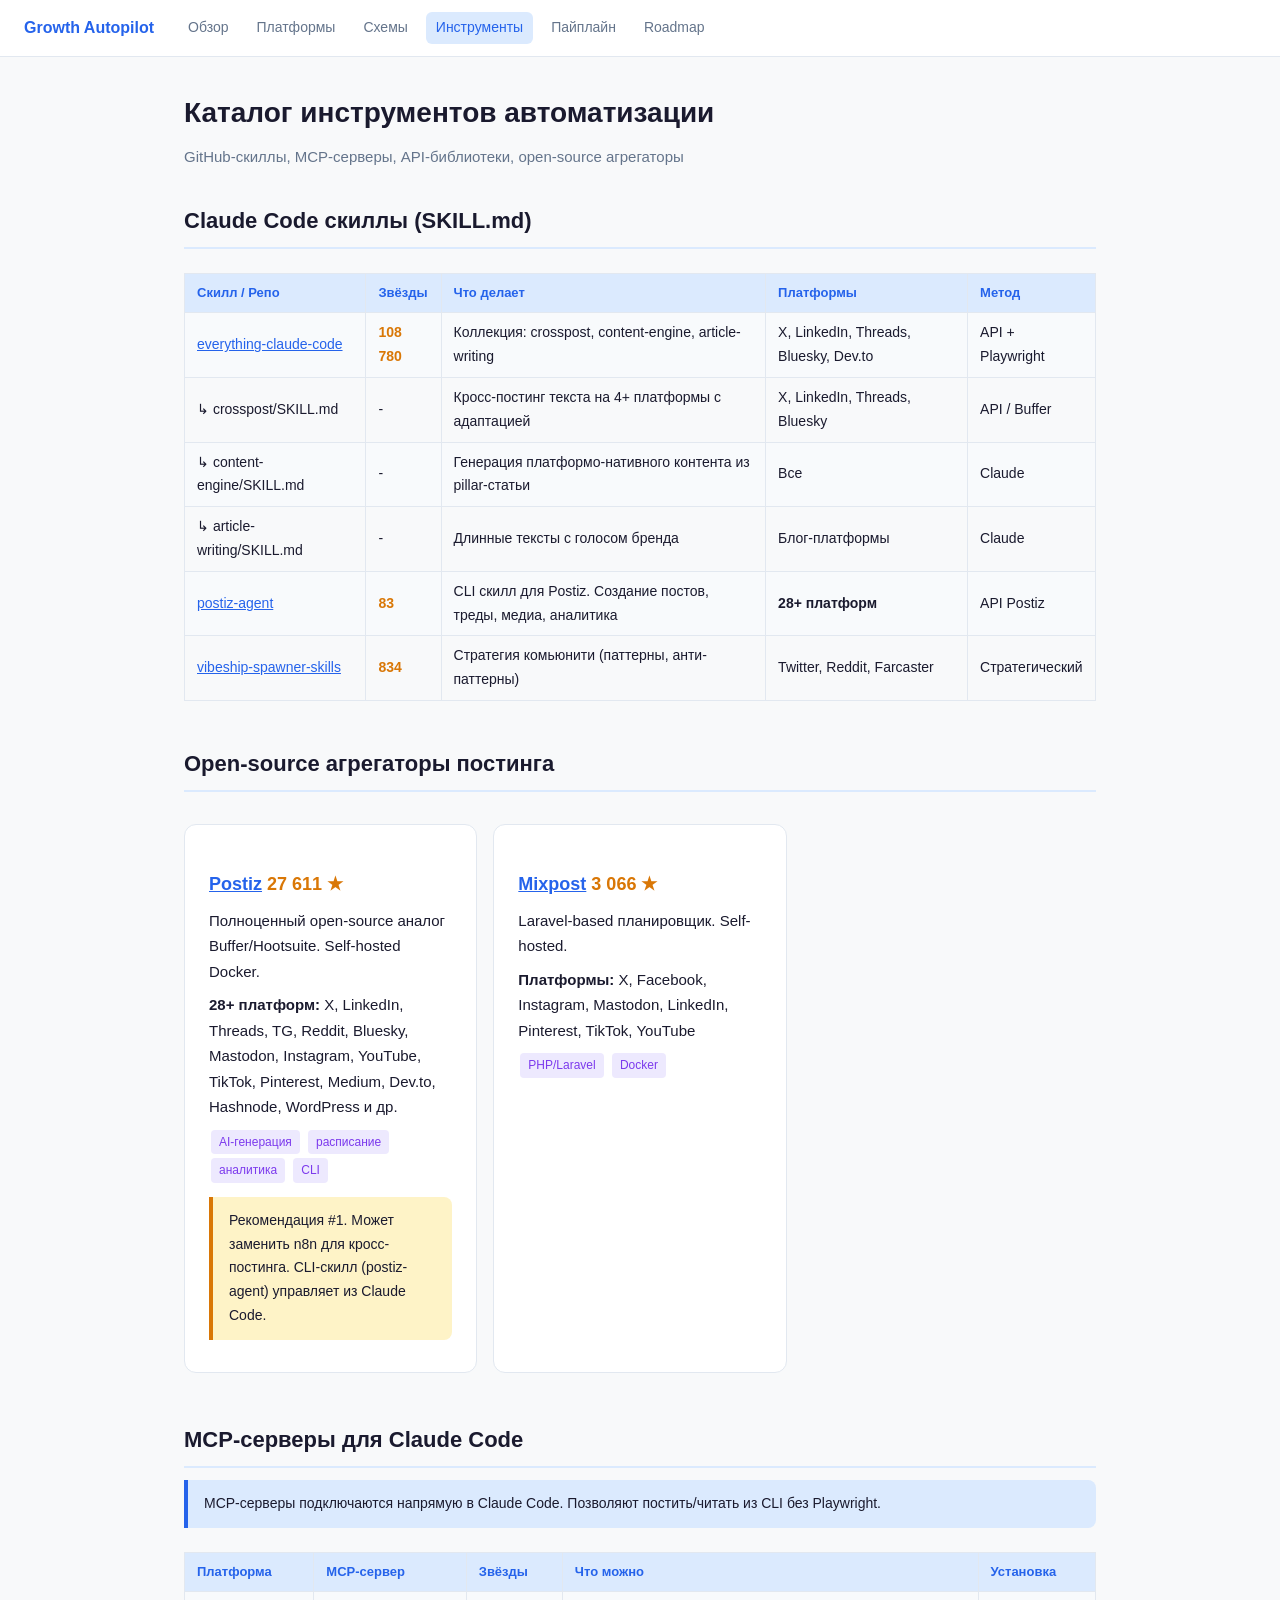
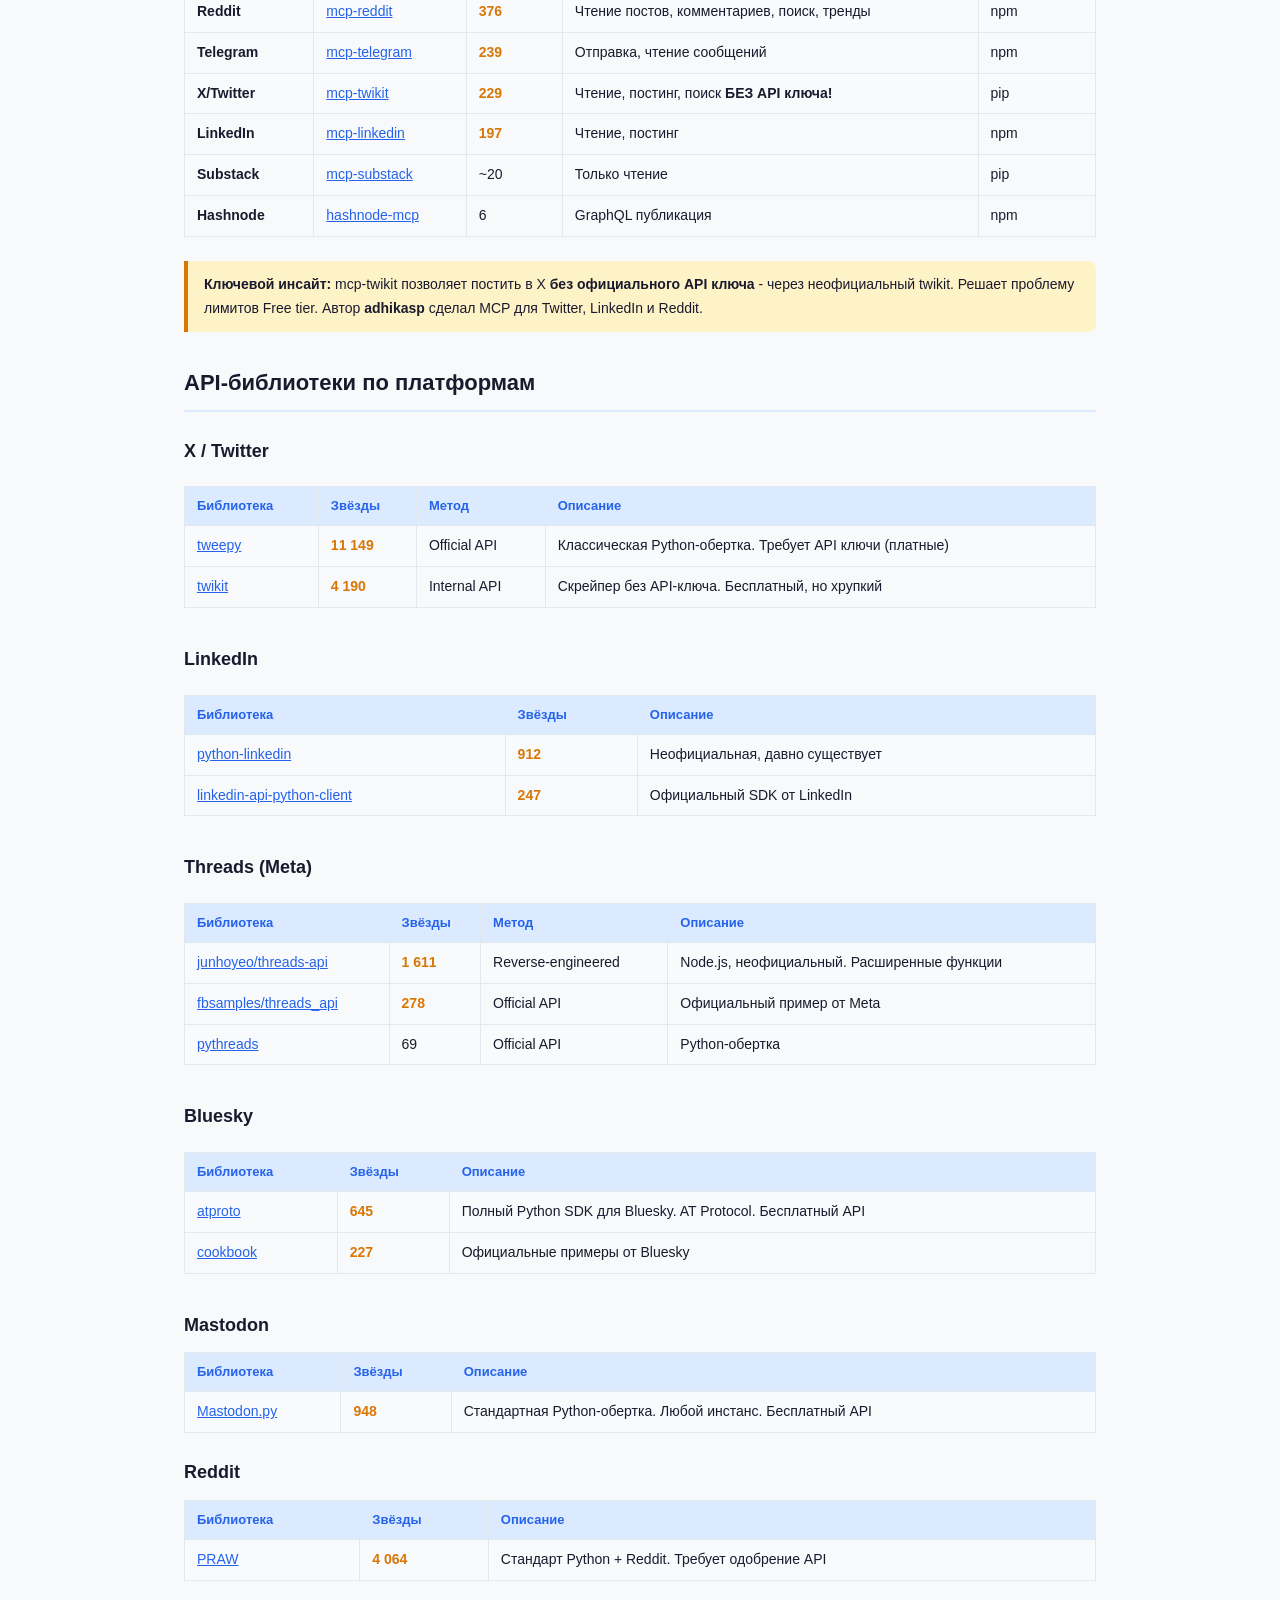
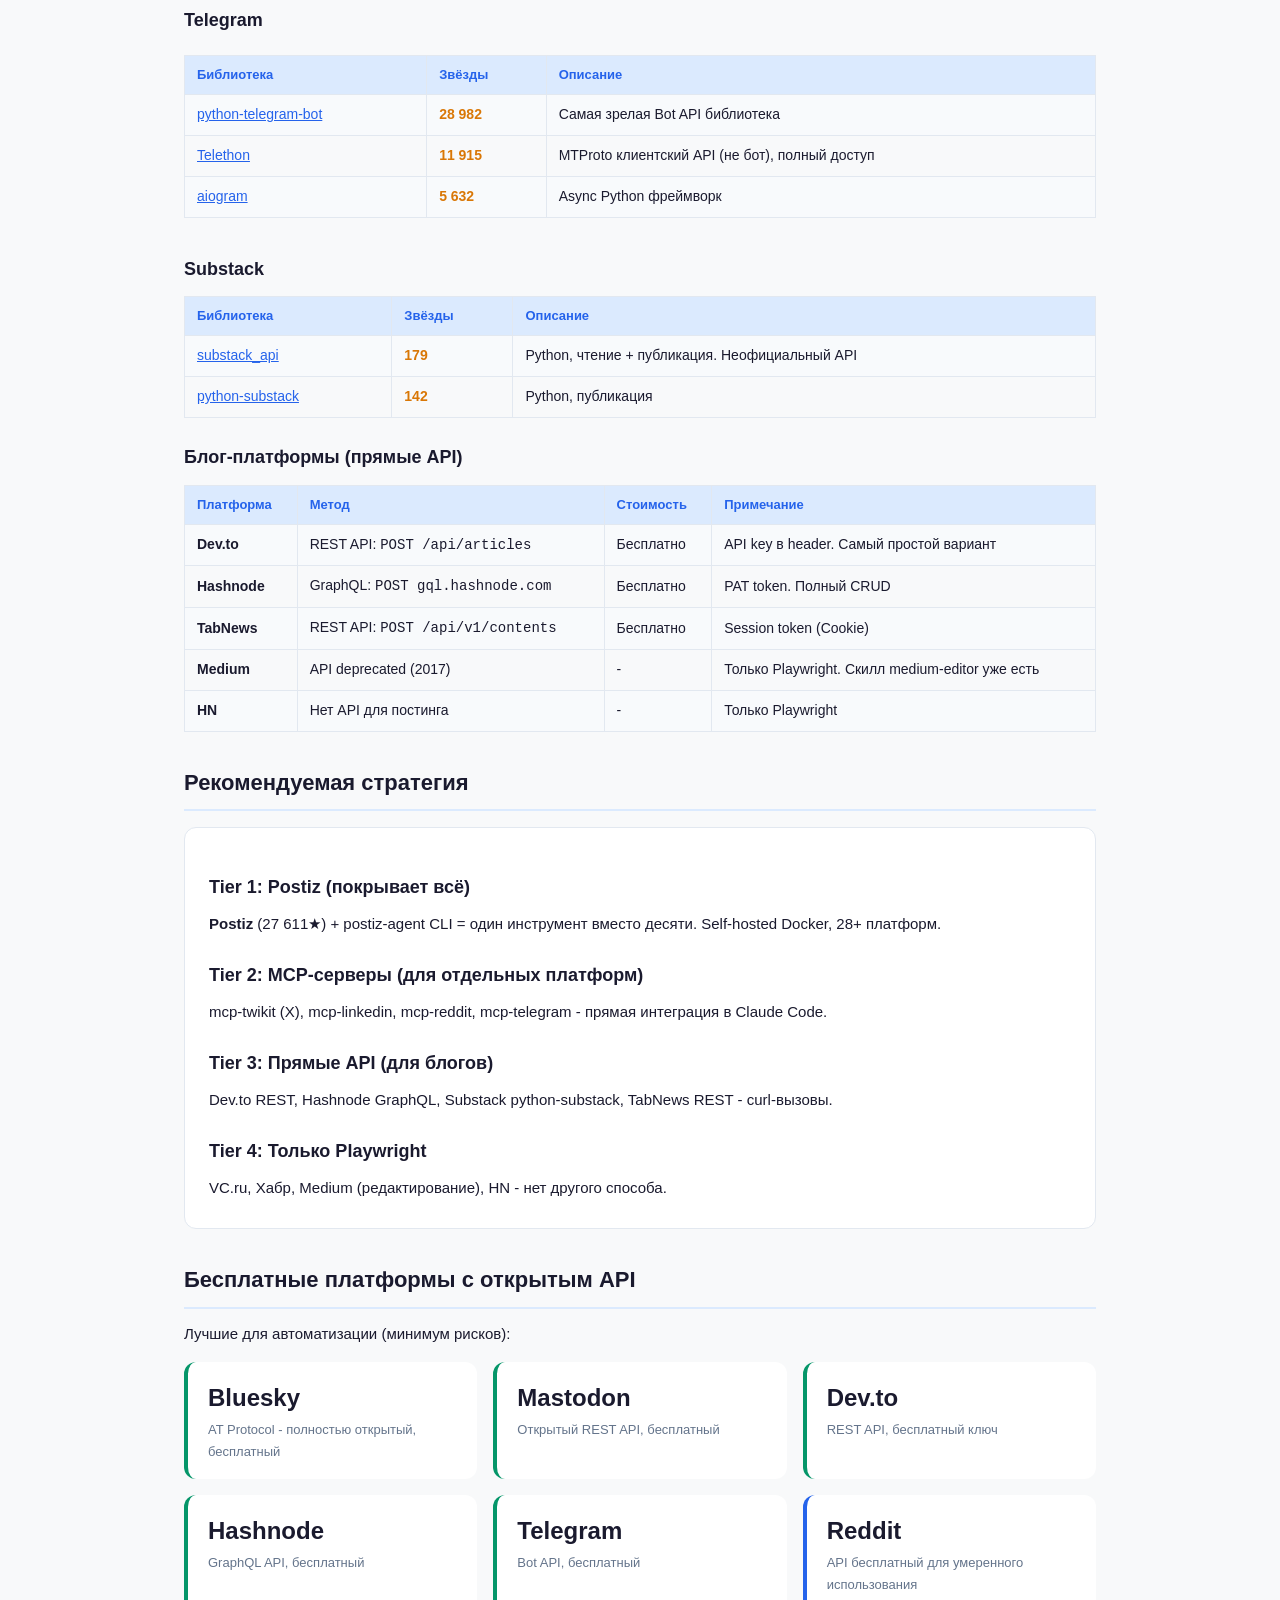
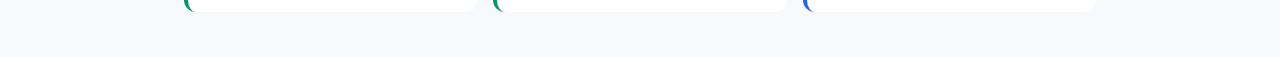
==== tools.html @ 3bcd2ceb "feat: многостраничный HTML-отчёт с конкретными схемами автоматизации - 6 страниц: обзор, платформы, " ====
<!DOCTYPE html><html lang="ru"><head><meta charset="UTF-8"><meta name="viewport" content="width=device-width, initial-scale=1.0"><title>Growth Autopilot - Инструменты</title><link rel="stylesheet" href="style.css"></head><body>
<nav>
  <span class="logo">Growth Autopilot</span>
  <a href="index.html">Обзор</a>
  <a href="platforms.html">Платформы</a>
  <a href="schemes.html">Схемы</a>
  <a href="tools.html" class="active">Инструменты</a>
  <a href="pipeline.html">Пайплайн</a>
  <a href="roadmap.html">Roadmap</a>
</nav>
<div class="container">

<h1>Каталог инструментов автоматизации</h1>
<p class="subtitle">GitHub-скиллы, MCP-серверы, API-библиотеки, open-source агрегаторы</p>

<!-- Claude Code Skills -->
<h2>Claude Code скиллы (SKILL.md)</h2>

<div class="overflow-x">
<table>
<tr><th>Скилл / Репо</th><th>Звёзды</th><th>Что делает</th><th>Платформы</th><th>Метод</th></tr>
<tr>
  <td><a href="https://github.com/affaan-m/everything-claude-code" target="_blank">everything-claude-code</a></td>
  <td><span class="stars">108 780</span></td>
  <td>Коллекция: crosspost, content-engine, article-writing</td>
  <td>X, LinkedIn, Threads, Bluesky, Dev.to</td>
  <td>API + Playwright</td>
</tr>
<tr>
  <td>↳ crosspost/SKILL.md</td>
  <td>-</td>
  <td>Кросс-постинг текста на 4+ платформы с адаптацией</td>
  <td>X, LinkedIn, Threads, Bluesky</td>
  <td>API / Buffer</td>
</tr>
<tr>
  <td>↳ content-engine/SKILL.md</td>
  <td>-</td>
  <td>Генерация платформо-нативного контента из pillar-статьи</td>
  <td>Все</td>
  <td>Claude</td>
</tr>
<tr>
  <td>↳ article-writing/SKILL.md</td>
  <td>-</td>
  <td>Длинные тексты с голосом бренда</td>
  <td>Блог-платформы</td>
  <td>Claude</td>
</tr>
<tr>
  <td><a href="https://github.com/gitroomhq/postiz-agent" target="_blank">postiz-agent</a></td>
  <td><span class="stars">83</span></td>
  <td>CLI скилл для Postiz. Создание постов, треды, медиа, аналитика</td>
  <td><strong>28+ платформ</strong></td>
  <td>API Postiz</td>
</tr>
<tr>
  <td><a href="https://github.com/vibeforge1111/vibeship-spawner-skills" target="_blank">vibeship-spawner-skills</a></td>
  <td><span class="stars">834</span></td>
  <td>Стратегия комьюнити (паттерны, анти-паттерны)</td>
  <td>Twitter, Reddit, Farcaster</td>
  <td>Стратегический</td>
</tr>
</table>
</div>

<!-- Open-Source Aggregators -->
<h2>Open-source агрегаторы постинга</h2>

<div class="card-grid">
  <div class="card">
    <h3><a href="https://github.com/gitroomhq/postiz-app" target="_blank">Postiz</a> <span class="stars">27 611 ★</span></h3>
    <p>Полноценный open-source аналог Buffer/Hootsuite. Self-hosted Docker.</p>
    <p><strong>28+ платформ:</strong> X, LinkedIn, Threads, TG, Reddit, Bluesky, Mastodon, Instagram, YouTube, TikTok, Pinterest, Medium, Dev.to, Hashnode, WordPress и др.</p>
    <p><span class="tag">AI-генерация</span> <span class="tag">расписание</span> <span class="tag">аналитика</span> <span class="tag">CLI</span></p>
    <div class="warn" style="margin-top:12px">Рекомендация #1. Может заменить n8n для кросс-постинга. CLI-скилл (postiz-agent) управляет из Claude Code.</div>
  </div>
  <div class="card">
    <h3><a href="https://github.com/inovector/mixpost" target="_blank">Mixpost</a> <span class="stars">3 066 ★</span></h3>
    <p>Laravel-based планировщик. Self-hosted.</p>
    <p><strong>Платформы:</strong> X, Facebook, Instagram, Mastodon, LinkedIn, Pinterest, TikTok, YouTube</p>
    <p><span class="tag">PHP/Laravel</span> <span class="tag">Docker</span></p>
  </div>
</div>

<!-- MCP Servers -->
<h2>MCP-серверы для Claude Code</h2>

<div class="info">MCP-серверы подключаются напрямую в Claude Code. Позволяют постить/читать из CLI без Playwright.</div>

<div class="overflow-x">
<table>
<tr><th>Платформа</th><th>MCP-сервер</th><th>Звёзды</th><th>Что можно</th><th>Установка</th></tr>
<tr><td><strong>Reddit</strong></td><td><a href="https://github.com/adhikasp/mcp-reddit" target="_blank">mcp-reddit</a></td><td><span class="stars">376</span></td><td>Чтение постов, комментариев, поиск, тренды</td><td>npm</td></tr>
<tr><td><strong>Telegram</strong></td><td><a href="https://github.com/dryeab/mcp-telegram" target="_blank">mcp-telegram</a></td><td><span class="stars">239</span></td><td>Отправка, чтение сообщений</td><td>npm</td></tr>
<tr><td><strong>X/Twitter</strong></td><td><a href="https://github.com/adhikasp/mcp-twikit" target="_blank">mcp-twikit</a></td><td><span class="stars">229</span></td><td>Чтение, постинг, поиск <strong>БЕЗ API ключа!</strong></td><td>pip</td></tr>
<tr><td><strong>LinkedIn</strong></td><td><a href="https://github.com/adhikasp/mcp-linkedin" target="_blank">mcp-linkedin</a></td><td><span class="stars">197</span></td><td>Чтение, постинг</td><td>npm</td></tr>
<tr><td><strong>Substack</strong></td><td><a href="https://github.com/michalnaka/mcp-substack" target="_blank">mcp-substack</a></td><td>~20</td><td>Только чтение</td><td>pip</td></tr>
<tr><td><strong>Hashnode</strong></td><td><a href="https://github.com/sbmagar13/hashnode-mcp-server" target="_blank">hashnode-mcp</a></td><td>6</td><td>GraphQL публикация</td><td>npm</td></tr>
</table>
</div>

<div class="warn">
<strong>Ключевой инсайт:</strong> mcp-twikit позволяет постить в X <strong>без официального API ключа</strong> - через неофициальный twikit. Решает проблему лимитов Free tier.
Автор <strong>adhikasp</strong> сделал MCP для Twitter, LinkedIn и Reddit.
</div>

<!-- API Libraries -->
<h2>API-библиотеки по платформам</h2>

<h3>X / Twitter</h3>
<div class="overflow-x">
<table>
<tr><th>Библиотека</th><th>Звёзды</th><th>Метод</th><th>Описание</th></tr>
<tr><td><a href="https://github.com/tweepy/tweepy" target="_blank">tweepy</a></td><td><span class="stars">11 149</span></td><td>Official API</td><td>Классическая Python-обертка. Требует API ключи (платные)</td></tr>
<tr><td><a href="https://github.com/d60/twikit" target="_blank">twikit</a></td><td><span class="stars">4 190</span></td><td>Internal API</td><td>Скрейпер без API-ключа. Бесплатный, но хрупкий</td></tr>
</table>
</div>

<h3>LinkedIn</h3>
<div class="overflow-x">
<table>
<tr><th>Библиотека</th><th>Звёзды</th><th>Описание</th></tr>
<tr><td><a href="https://github.com/ozgur/python-linkedin" target="_blank">python-linkedin</a></td><td><span class="stars">912</span></td><td>Неофициальная, давно существует</td></tr>
<tr><td><a href="https://github.com/linkedin-developers/linkedin-api-python-client" target="_blank">linkedin-api-python-client</a></td><td><span class="stars">247</span></td><td>Официальный SDK от LinkedIn</td></tr>
</table>
</div>

<h3>Threads (Meta)</h3>
<div class="overflow-x">
<table>
<tr><th>Библиотека</th><th>Звёзды</th><th>Метод</th><th>Описание</th></tr>
<tr><td><a href="https://github.com/junhoyeo/threads-api" target="_blank">junhoyeo/threads-api</a></td><td><span class="stars">1 611</span></td><td>Reverse-engineered</td><td>Node.js, неофициальный. Расширенные функции</td></tr>
<tr><td><a href="https://github.com/fbsamples/threads_api" target="_blank">fbsamples/threads_api</a></td><td><span class="stars">278</span></td><td>Official API</td><td>Официальный пример от Meta</td></tr>
<tr><td><a href="https://github.com/marclove/pythreads" target="_blank">pythreads</a></td><td>69</td><td>Official API</td><td>Python-обертка</td></tr>
</table>
</div>

<h3>Bluesky</h3>
<div class="overflow-x">
<table>
<tr><th>Библиотека</th><th>Звёзды</th><th>Описание</th></tr>
<tr><td><a href="https://github.com/MarshalX/atproto" target="_blank">atproto</a></td><td><span class="stars">645</span></td><td>Полный Python SDK для Bluesky. AT Protocol. Бесплатный API</td></tr>
<tr><td><a href="https://github.com/bluesky-social/cookbook" target="_blank">cookbook</a></td><td><span class="stars">227</span></td><td>Официальные примеры от Bluesky</td></tr>
</table>
</div>

<h3>Mastodon</h3>
<table>
<tr><th>Библиотека</th><th>Звёзды</th><th>Описание</th></tr>
<tr><td><a href="https://github.com/halcy/Mastodon.py" target="_blank">Mastodon.py</a></td><td><span class="stars">948</span></td><td>Стандартная Python-обертка. Любой инстанс. Бесплатный API</td></tr>
</table>

<h3>Reddit</h3>
<table>
<tr><th>Библиотека</th><th>Звёзды</th><th>Описание</th></tr>
<tr><td><a href="https://github.com/praw-dev/praw" target="_blank">PRAW</a></td><td><span class="stars">4 064</span></td><td>Стандарт Python + Reddit. Требует одобрение API</td></tr>
</table>

<h3>Telegram</h3>
<div class="overflow-x">
<table>
<tr><th>Библиотека</th><th>Звёзды</th><th>Описание</th></tr>
<tr><td><a href="https://github.com/python-telegram-bot/python-telegram-bot" target="_blank">python-telegram-bot</a></td><td><span class="stars">28 982</span></td><td>Самая зрелая Bot API библиотека</td></tr>
<tr><td><a href="https://github.com/LonamiWebs/Telethon" target="_blank">Telethon</a></td><td><span class="stars">11 915</span></td><td>MTProto клиентский API (не бот), полный доступ</td></tr>
<tr><td><a href="https://github.com/aiogram/aiogram" target="_blank">aiogram</a></td><td><span class="stars">5 632</span></td><td>Async Python фреймворк</td></tr>
</table>
</div>

<h3>Substack</h3>
<table>
<tr><th>Библиотека</th><th>Звёзды</th><th>Описание</th></tr>
<tr><td><a href="https://github.com/NHagar/substack_api" target="_blank">substack_api</a></td><td><span class="stars">179</span></td><td>Python, чтение + публикация. Неофициальный API</td></tr>
<tr><td><a href="https://github.com/ma2za/python-substack" target="_blank">python-substack</a></td><td><span class="stars">142</span></td><td>Python, публикация</td></tr>
</table>

<h3>Блог-платформы (прямые API)</h3>
<table>
<tr><th>Платформа</th><th>Метод</th><th>Стоимость</th><th>Примечание</th></tr>
<tr><td><strong>Dev.to</strong></td><td>REST API: <code>POST /api/articles</code></td><td>Бесплатно</td><td>API key в header. Самый простой вариант</td></tr>
<tr><td><strong>Hashnode</strong></td><td>GraphQL: <code>POST gql.hashnode.com</code></td><td>Бесплатно</td><td>PAT token. Полный CRUD</td></tr>
<tr><td><strong>TabNews</strong></td><td>REST API: <code>POST /api/v1/contents</code></td><td>Бесплатно</td><td>Session token (Cookie)</td></tr>
<tr><td><strong>Medium</strong></td><td>API deprecated (2017)</td><td>-</td><td>Только Playwright. Скилл medium-editor уже есть</td></tr>
<tr><td><strong>HN</strong></td><td>Нет API для постинга</td><td>-</td><td>Только Playwright</td></tr>
</table>

<!-- Recommendation -->
<h2>Рекомендуемая стратегия</h2>

<div class="card">
<h3>Tier 1: Postiz (покрывает всё)</h3>
<p><strong>Postiz</strong> (27 611★) + postiz-agent CLI = один инструмент вместо десяти. Self-hosted Docker, 28+ платформ.</p>

<h3>Tier 2: MCP-серверы (для отдельных платформ)</h3>
<p>mcp-twikit (X), mcp-linkedin, mcp-reddit, mcp-telegram - прямая интеграция в Claude Code.</p>

<h3>Tier 3: Прямые API (для блогов)</h3>
<p>Dev.to REST, Hashnode GraphQL, Substack python-substack, TabNews REST - curl-вызовы.</p>

<h3>Tier 4: Только Playwright</h3>
<p>VC.ru, Хабр, Medium (редактирование), HN - нет другого способа.</p>
</div>

<h2>Бесплатные платформы с открытым API</h2>
<p>Лучшие для автоматизации (минимум рисков):</p>
<div class="card-grid">
  <div class="metric green"><div class="num">Bluesky</div><div class="label">AT Protocol - полностью открытый, бесплатный</div></div>
  <div class="metric green"><div class="num">Mastodon</div><div class="label">Открытый REST API, бесплатный</div></div>
  <div class="metric green"><div class="num">Dev.to</div><div class="label">REST API, бесплатный ключ</div></div>
  <div class="metric green"><div class="num">Hashnode</div><div class="label">GraphQL API, бесплатный</div></div>
  <div class="metric green"><div class="num">Telegram</div><div class="label">Bot API, бесплатный</div></div>
  <div class="metric"><div class="num">Reddit</div><div class="label">API бесплатный для умеренного использования</div></div>
</div>

</div>
</body></html>
---- style.css ----
* { margin: 0; padding: 0; box-sizing: border-box; }
:root {
  --bg: #f8f9fa; --card: #fff; --text: #1a1a2e; --muted: #64748b;
  --accent: #2563eb; --accent-light: #dbeafe;
  --green: #059669; --green-light: #d1fae5;
  --orange: #d97706; --orange-light: #fef3c7;
  --red: #dc2626; --red-light: #fee2e2;
  --purple: #7c3aed; --purple-light: #ede9fe;
  --border: #e2e8f0;
}
body { font-family: -apple-system, BlinkMacSystemFont, 'Segoe UI', Roboto, sans-serif; background: var(--bg); color: var(--text); line-height: 1.7; font-size: 15px; }
nav { background: var(--card); border-bottom: 1px solid var(--border); padding: 12px 24px; display: flex; align-items: center; gap: 8px; flex-wrap: wrap; position: sticky; top: 0; z-index: 100; }
nav .logo { font-weight: 700; font-size: 16px; color: var(--accent); margin-right: 16px; white-space: nowrap; }
nav a { color: var(--muted); text-decoration: none; font-size: 14px; padding: 4px 10px; border-radius: 6px; transition: all 0.2s; white-space: nowrap; }
nav a:hover, nav a.active { background: var(--accent-light); color: var(--accent); }
.container { max-width: 960px; margin: 0 auto; padding: 32px 24px; }
h1 { font-size: 28px; margin-bottom: 8px; }
h2 { font-size: 22px; margin: 32px 0 12px; padding-bottom: 8px; border-bottom: 2px solid var(--accent-light); }
h3 { font-size: 18px; margin: 24px 0 8px; }
h4 { font-size: 15px; margin: 16px 0 6px; color: var(--muted); }
p, li { margin-bottom: 8px; }
ul, ol { padding-left: 24px; }
.subtitle { color: var(--muted); font-size: 15px; margin-bottom: 24px; }
.card { background: var(--card); border-radius: 12px; padding: 20px 24px; margin: 16px 0; border: 1px solid var(--border); }
.card-grid { display: grid; grid-template-columns: repeat(auto-fill, minmax(280px, 1fr)); gap: 16px; margin: 16px 0; }
.metric { background: var(--card); border-radius: 12px; padding: 16px 20px; border-left: 4px solid var(--accent); }
.metric.green { border-left-color: var(--green); }
.metric.orange { border-left-color: var(--orange); }
.metric.red { border-left-color: var(--red); }
.metric.purple { border-left-color: var(--purple); }
.metric .num { font-size: 24px; font-weight: 700; }
.metric .label { color: var(--muted); font-size: 13px; }
table { width: 100%; border-collapse: collapse; margin: 12px 0; font-size: 14px; }
th, td { padding: 8px 12px; border: 1px solid var(--border); text-align: left; }
th { background: var(--accent-light); color: var(--accent); font-weight: 600; font-size: 13px; }
tr:nth-child(even) { background: #f8fafc; }
.overflow-x { overflow-x: auto; }
pre { background: #1e293b; color: #e2e8f0; padding: 16px 20px; border-radius: 8px; overflow-x: auto; font-size: 13px; line-height: 1.6; margin: 12px 0; }
code { font-family: 'SF Mono', Menlo, monospace; }
.scheme { border-left: 4px solid var(--green); background: #f0fdf4; border-radius: 0 12px 12px 0; padding: 16px 20px; margin: 16px 0; }
.scheme .badge { display: inline-block; background: var(--green); color: #fff; font-size: 11px; font-weight: 600; padding: 2px 10px; border-radius: 4px; margin-bottom: 8px; text-transform: uppercase; letter-spacing: 0.5px; }
.scheme pre { background: #1a3a2a; }
.lang-ru { display: inline-block; background: var(--red-light); color: var(--red); font-size: 12px; font-weight: 600; padding: 2px 8px; border-radius: 4px; }
.lang-en { display: inline-block; background: var(--accent-light); color: var(--accent); font-size: 12px; font-weight: 600; padding: 2px 8px; border-radius: 4px; }
.tag { display: inline-block; background: var(--purple-light); color: var(--purple); font-size: 12px; padding: 2px 8px; border-radius: 4px; margin: 2px; }
.warn { background: var(--orange-light); border-left: 4px solid var(--orange); padding: 12px 16px; border-radius: 0 8px 8px 0; margin: 12px 0; font-size: 14px; }
.info { background: var(--accent-light); border-left: 4px solid var(--accent); padding: 12px 16px; border-radius: 0 8px 8px 0; margin: 12px 0; font-size: 14px; }
.stars { color: var(--orange); font-weight: 600; }
a { color: var(--accent); }
@media (max-width: 768px) { .container { padding: 16px; } nav { padding: 8px 12px; } .card-grid { grid-template-columns: 1fr; } }
@media print { nav { display: none; } .container { max-width: 100%; } }
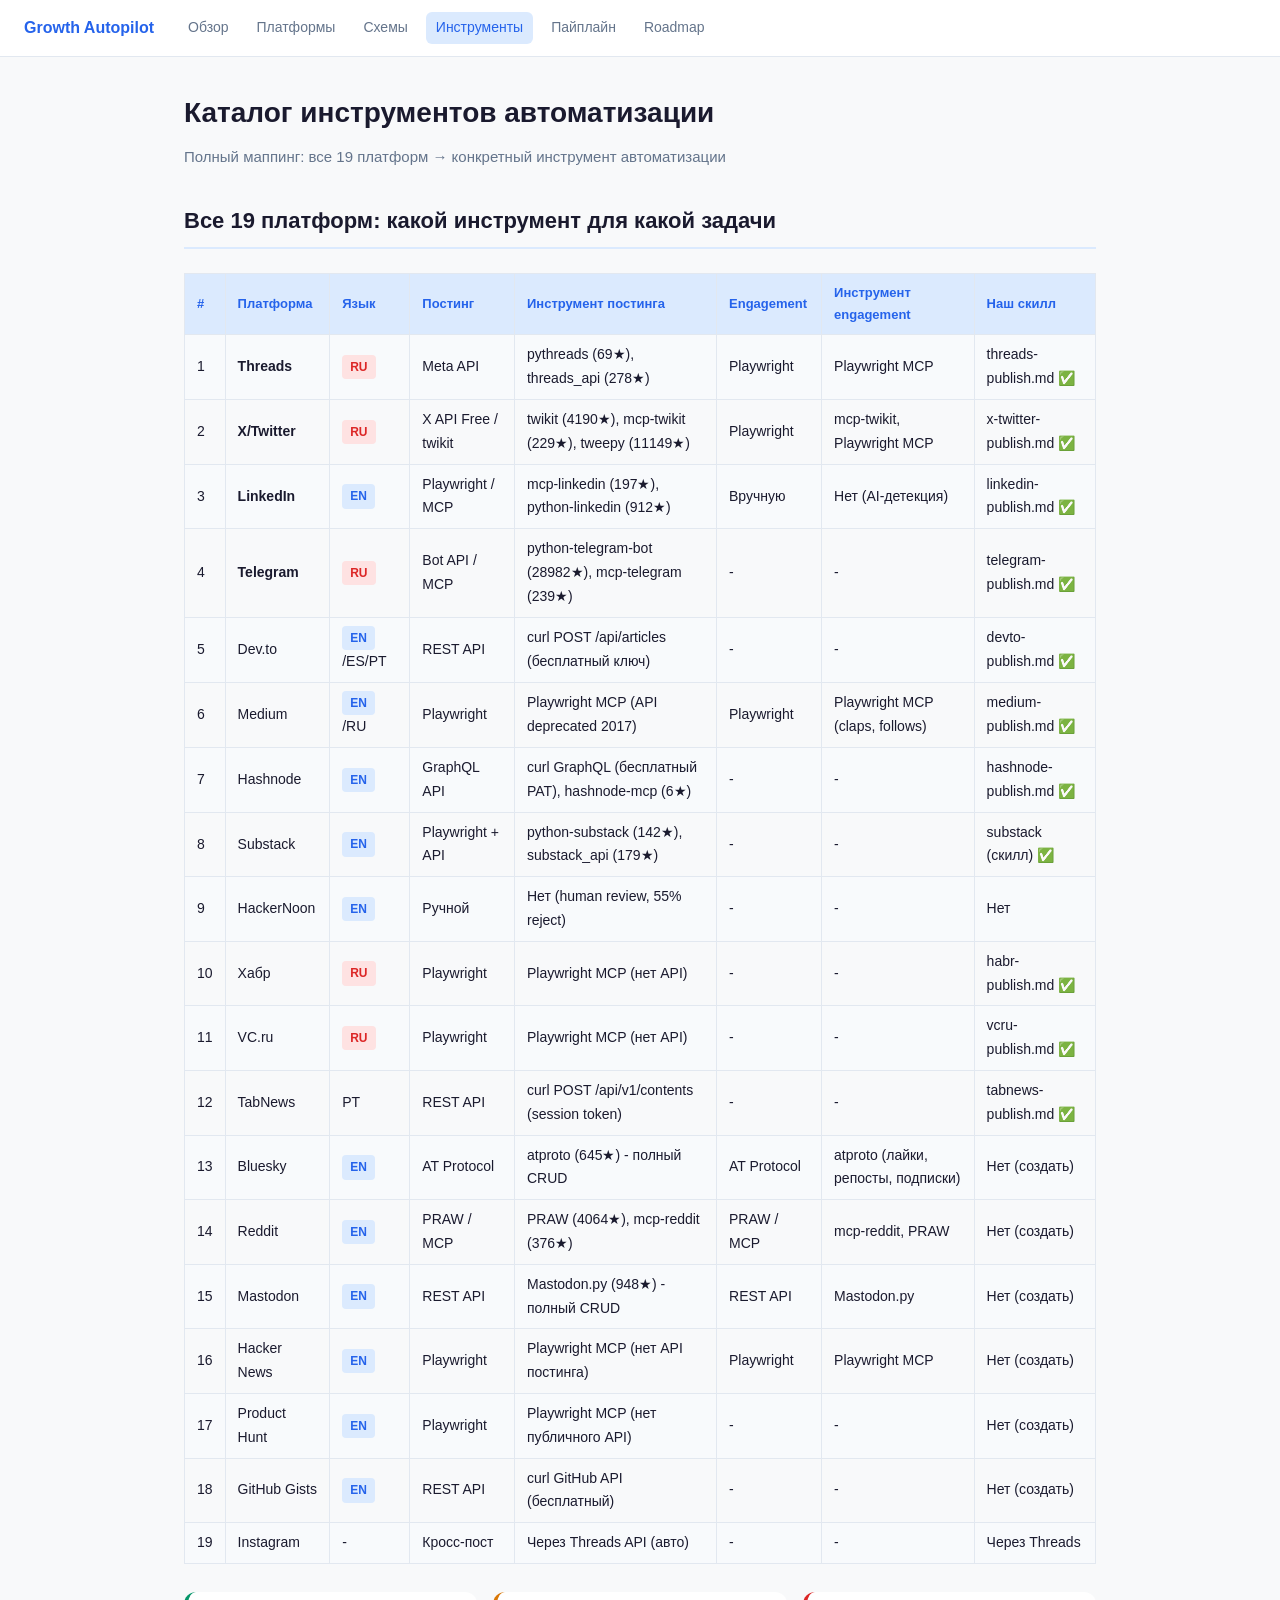
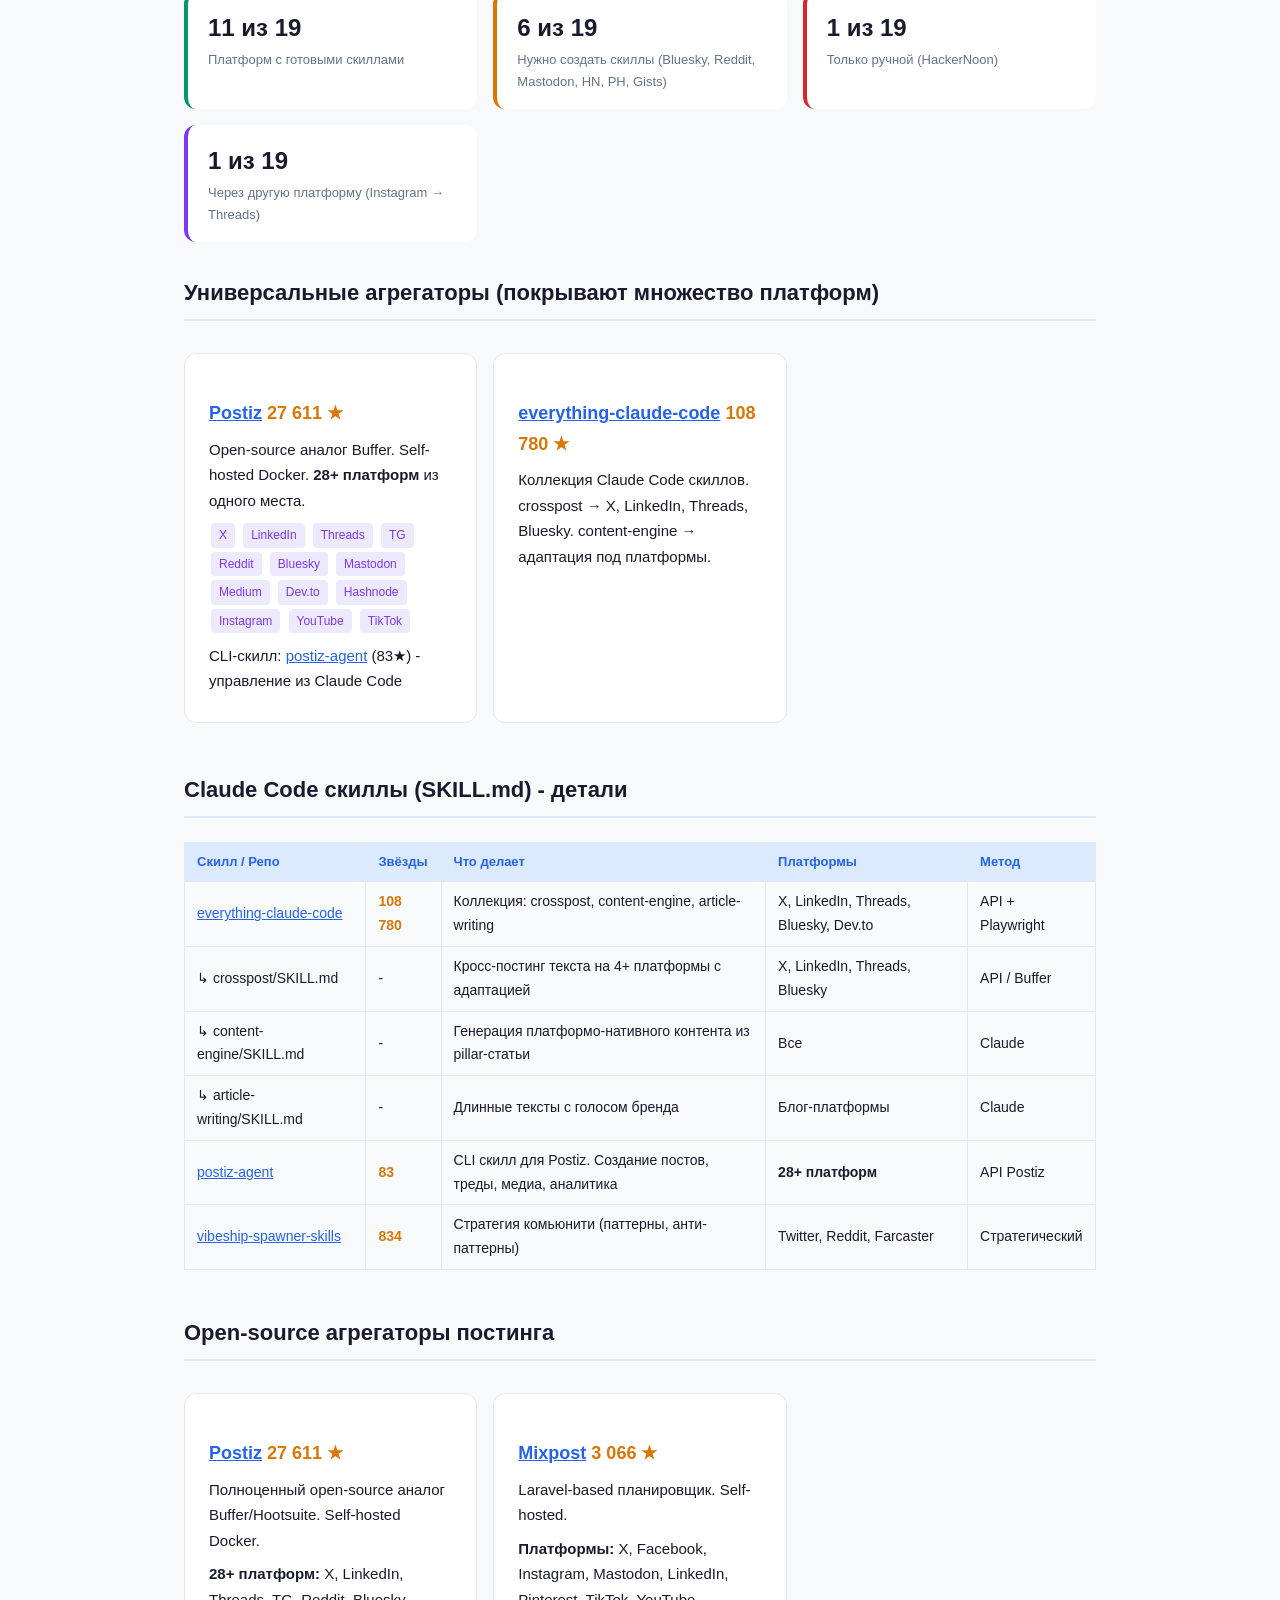
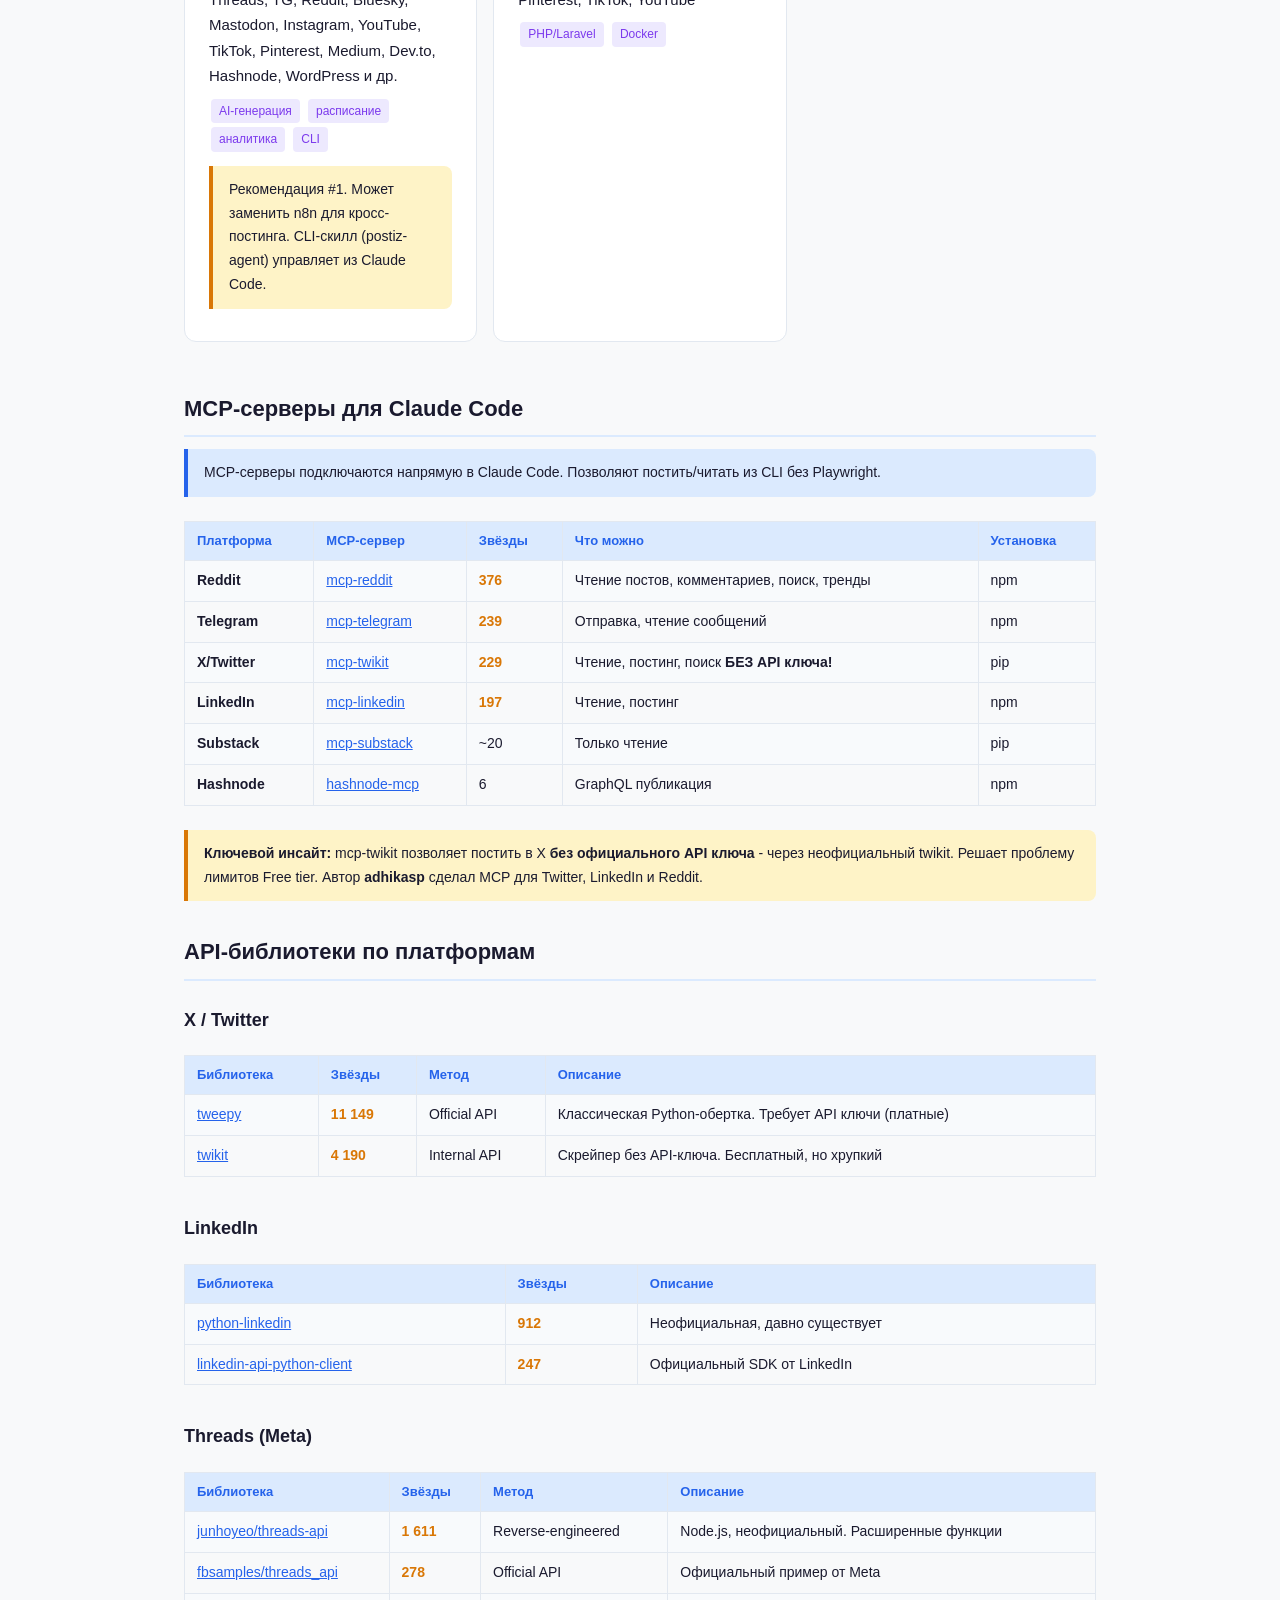
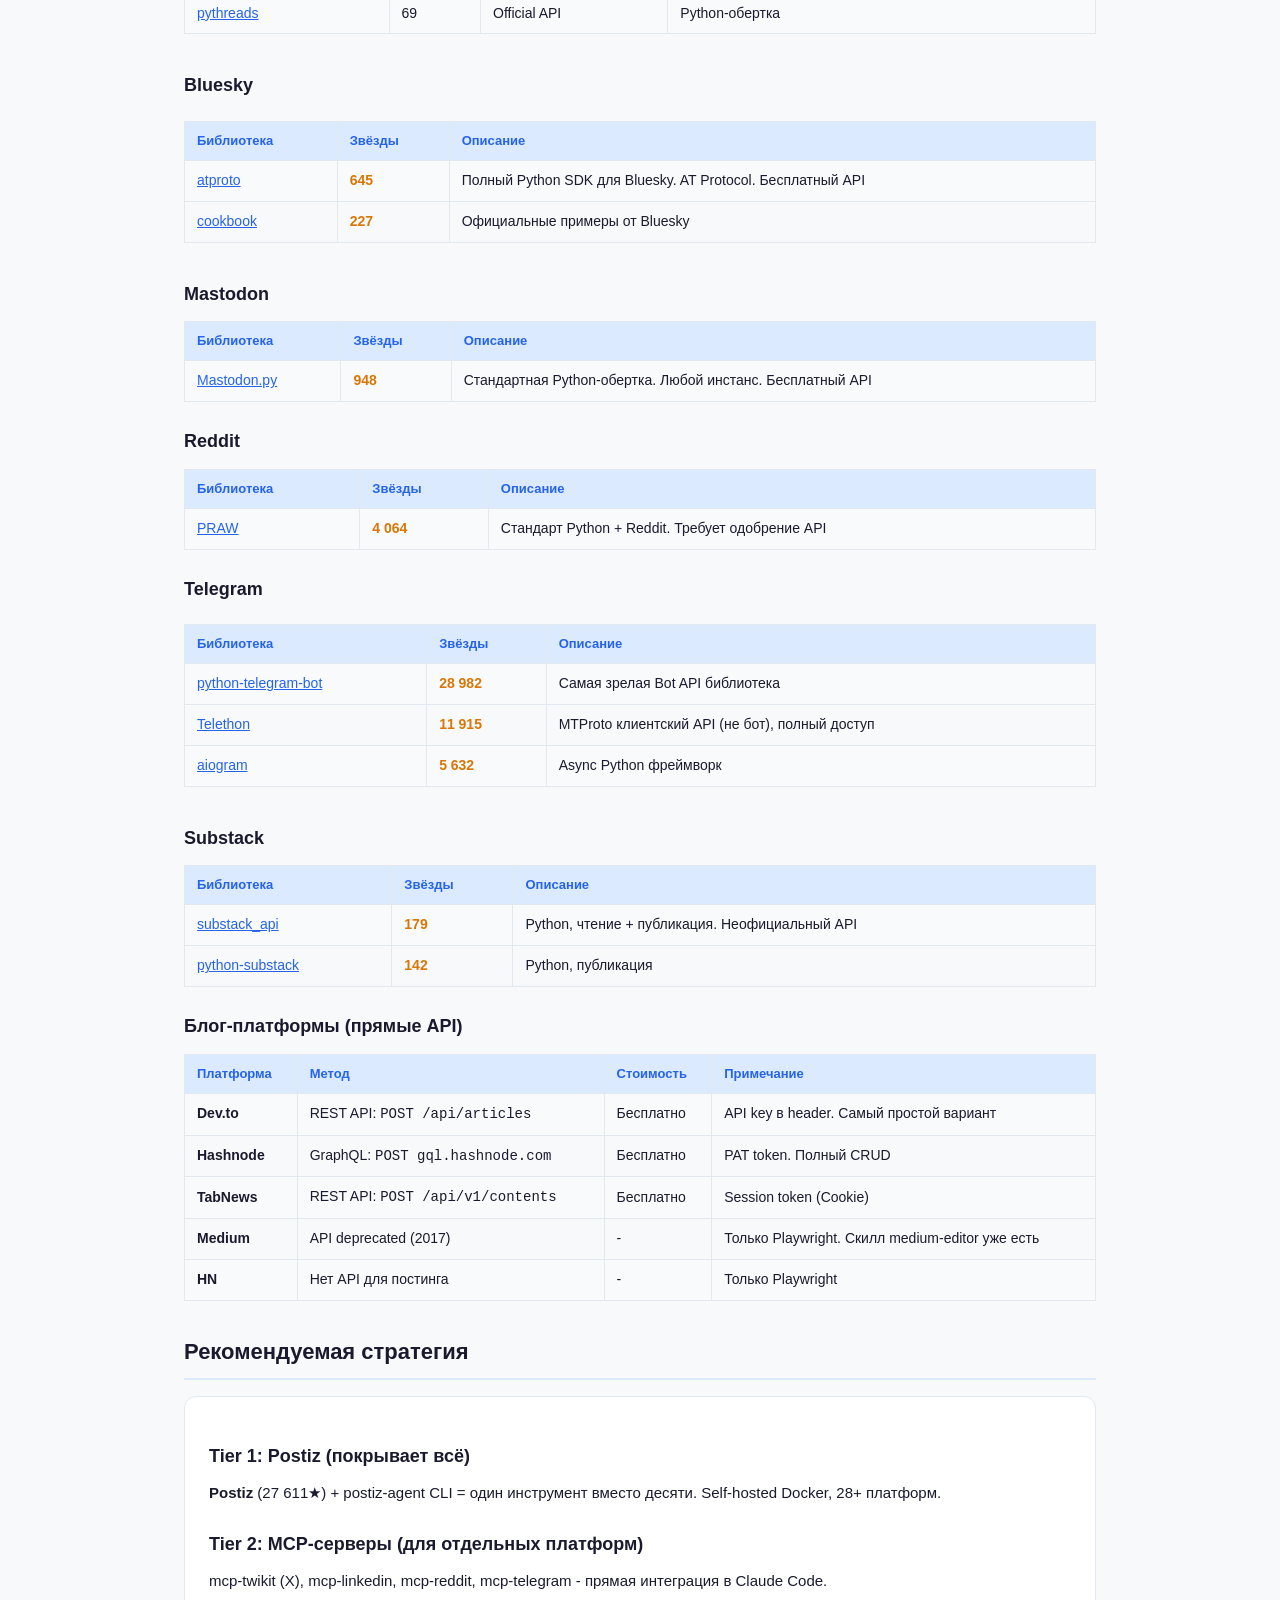
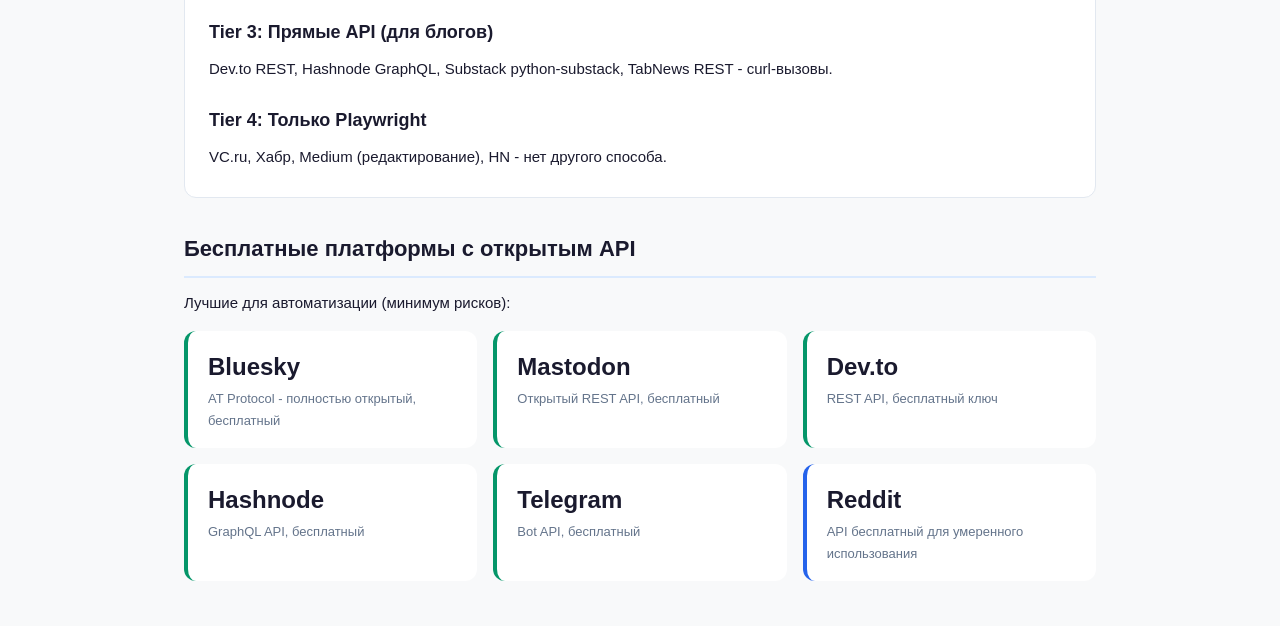
==== commit 11cc5de6: "fix: 19 платформ с полным маппингом инструментов, правильные языки - Заголовок и таблица: ровно 19 п" ====
--- a/tools.html
+++ b/tools.html
@@ -11,10 +11,60 @@
 <div class="container">
 
 <h1>Каталог инструментов автоматизации</h1>
-<p class="subtitle">GitHub-скиллы, MCP-серверы, API-библиотеки, open-source агрегаторы</p>
+<p class="subtitle">Полный маппинг: все 19 платформ → конкретный инструмент автоматизации</p>
+
+<!-- MASTER TABLE -->
+<h2>Все 19 платформ: какой инструмент для какой задачи</h2>
+
+<div class="overflow-x">
+<table>
+<tr><th>#</th><th>Платформа</th><th>Язык</th><th>Постинг</th><th>Инструмент постинга</th><th>Engagement</th><th>Инструмент engagement</th><th>Наш скилл</th></tr>
+<tr><td>1</td><td><strong>Threads</strong></td><td><span class="lang-ru">RU</span></td><td>Meta API</td><td>pythreads (69★), threads_api (278★)</td><td>Playwright</td><td>Playwright MCP</td><td>threads-publish.md ✅</td></tr>
+<tr><td>2</td><td><strong>X/Twitter</strong></td><td><span class="lang-ru">RU</span></td><td>X API Free / twikit</td><td>twikit (4190★), mcp-twikit (229★), tweepy (11149★)</td><td>Playwright</td><td>mcp-twikit, Playwright MCP</td><td>x-twitter-publish.md ✅</td></tr>
+<tr><td>3</td><td><strong>LinkedIn</strong></td><td><span class="lang-en">EN</span></td><td>Playwright / MCP</td><td>mcp-linkedin (197★), python-linkedin (912★)</td><td>Вручную</td><td>Нет (AI-детекция)</td><td>linkedin-publish.md ✅</td></tr>
+<tr><td>4</td><td><strong>Telegram</strong></td><td><span class="lang-ru">RU</span></td><td>Bot API / MCP</td><td>python-telegram-bot (28982★), mcp-telegram (239★)</td><td>-</td><td>-</td><td>telegram-publish.md ✅</td></tr>
+<tr><td>5</td><td>Dev.to</td><td><span class="lang-en">EN</span>/ES/PT</td><td>REST API</td><td>curl POST /api/articles (бесплатный ключ)</td><td>-</td><td>-</td><td>devto-publish.md ✅</td></tr>
+<tr><td>6</td><td>Medium</td><td><span class="lang-en">EN</span>/RU</td><td>Playwright</td><td>Playwright MCP (API deprecated 2017)</td><td>Playwright</td><td>Playwright MCP (claps, follows)</td><td>medium-publish.md ✅</td></tr>
+<tr><td>7</td><td>Hashnode</td><td><span class="lang-en">EN</span></td><td>GraphQL API</td><td>curl GraphQL (бесплатный PAT), hashnode-mcp (6★)</td><td>-</td><td>-</td><td>hashnode-publish.md ✅</td></tr>
+<tr><td>8</td><td>Substack</td><td><span class="lang-en">EN</span></td><td>Playwright + API</td><td>python-substack (142★), substack_api (179★)</td><td>-</td><td>-</td><td>substack (скилл) ✅</td></tr>
+<tr><td>9</td><td>HackerNoon</td><td><span class="lang-en">EN</span></td><td>Ручной</td><td>Нет (human review, 55% reject)</td><td>-</td><td>-</td><td>Нет</td></tr>
+<tr><td>10</td><td>Хабр</td><td><span class="lang-ru">RU</span></td><td>Playwright</td><td>Playwright MCP (нет API)</td><td>-</td><td>-</td><td>habr-publish.md ✅</td></tr>
+<tr><td>11</td><td>VC.ru</td><td><span class="lang-ru">RU</span></td><td>Playwright</td><td>Playwright MCP (нет API)</td><td>-</td><td>-</td><td>vcru-publish.md ✅</td></tr>
+<tr><td>12</td><td>TabNews</td><td>PT</td><td>REST API</td><td>curl POST /api/v1/contents (session token)</td><td>-</td><td>-</td><td>tabnews-publish.md ✅</td></tr>
+<tr><td>13</td><td>Bluesky</td><td><span class="lang-en">EN</span></td><td>AT Protocol</td><td>atproto (645★) - полный CRUD</td><td>AT Protocol</td><td>atproto (лайки, репосты, подписки)</td><td>Нет (создать)</td></tr>
+<tr><td>14</td><td>Reddit</td><td><span class="lang-en">EN</span></td><td>PRAW / MCP</td><td>PRAW (4064★), mcp-reddit (376★)</td><td>PRAW / MCP</td><td>mcp-reddit, PRAW</td><td>Нет (создать)</td></tr>
+<tr><td>15</td><td>Mastodon</td><td><span class="lang-en">EN</span></td><td>REST API</td><td>Mastodon.py (948★) - полный CRUD</td><td>REST API</td><td>Mastodon.py</td><td>Нет (создать)</td></tr>
+<tr><td>16</td><td>Hacker News</td><td><span class="lang-en">EN</span></td><td>Playwright</td><td>Playwright MCP (нет API постинга)</td><td>Playwright</td><td>Playwright MCP</td><td>Нет (создать)</td></tr>
+<tr><td>17</td><td>Product Hunt</td><td><span class="lang-en">EN</span></td><td>Playwright</td><td>Playwright MCP (нет публичного API)</td><td>-</td><td>-</td><td>Нет (создать)</td></tr>
+<tr><td>18</td><td>GitHub Gists</td><td><span class="lang-en">EN</span></td><td>REST API</td><td>curl GitHub API (бесплатный)</td><td>-</td><td>-</td><td>Нет (создать)</td></tr>
+<tr><td>19</td><td>Instagram</td><td>-</td><td>Кросс-пост</td><td>Через Threads API (авто)</td><td>-</td><td>-</td><td>Через Threads</td></tr>
+</table>
+</div>
+
+<div class="card-grid">
+  <div class="metric green"><div class="num">11 из 19</div><div class="label">Платформ с готовыми скиллами</div></div>
+  <div class="metric orange"><div class="num">6 из 19</div><div class="label">Нужно создать скиллы (Bluesky, Reddit, Mastodon, HN, PH, Gists)</div></div>
+  <div class="metric red"><div class="num">1 из 19</div><div class="label">Только ручной (HackerNoon)</div></div>
+  <div class="metric purple"><div class="num">1 из 19</div><div class="label">Через другую платформу (Instagram → Threads)</div></div>
+</div>
+
+<h2>Универсальные агрегаторы (покрывают множество платформ)</h2>
+
+<div class="card-grid">
+  <div class="card">
+    <h3><a href="https://github.com/gitroomhq/postiz-app" target="_blank">Postiz</a> <span class="stars">27 611 ★</span></h3>
+    <p>Open-source аналог Buffer. Self-hosted Docker. <strong>28+ платформ</strong> из одного места.</p>
+    <p><span class="tag">X</span> <span class="tag">LinkedIn</span> <span class="tag">Threads</span> <span class="tag">TG</span> <span class="tag">Reddit</span> <span class="tag">Bluesky</span> <span class="tag">Mastodon</span> <span class="tag">Medium</span> <span class="tag">Dev.to</span> <span class="tag">Hashnode</span> <span class="tag">Instagram</span> <span class="tag">YouTube</span> <span class="tag">TikTok</span></p>
+    <p>CLI-скилл: <a href="https://github.com/gitroomhq/postiz-agent" target="_blank">postiz-agent</a> (83★) - управление из Claude Code</p>
+  </div>
+  <div class="card">
+    <h3><a href="https://github.com/affaan-m/everything-claude-code" target="_blank">everything-claude-code</a> <span class="stars">108 780 ★</span></h3>
+    <p>Коллекция Claude Code скиллов. crosspost → X, LinkedIn, Threads, Bluesky. content-engine → адаптация под платформы.</p>
+  </div>
+</div>
 
 <!-- Claude Code Skills -->
-<h2>Claude Code скиллы (SKILL.md)</h2>
+<h2>Claude Code скиллы (SKILL.md) - детали</h2>
 
 <div class="overflow-x">
 <table>
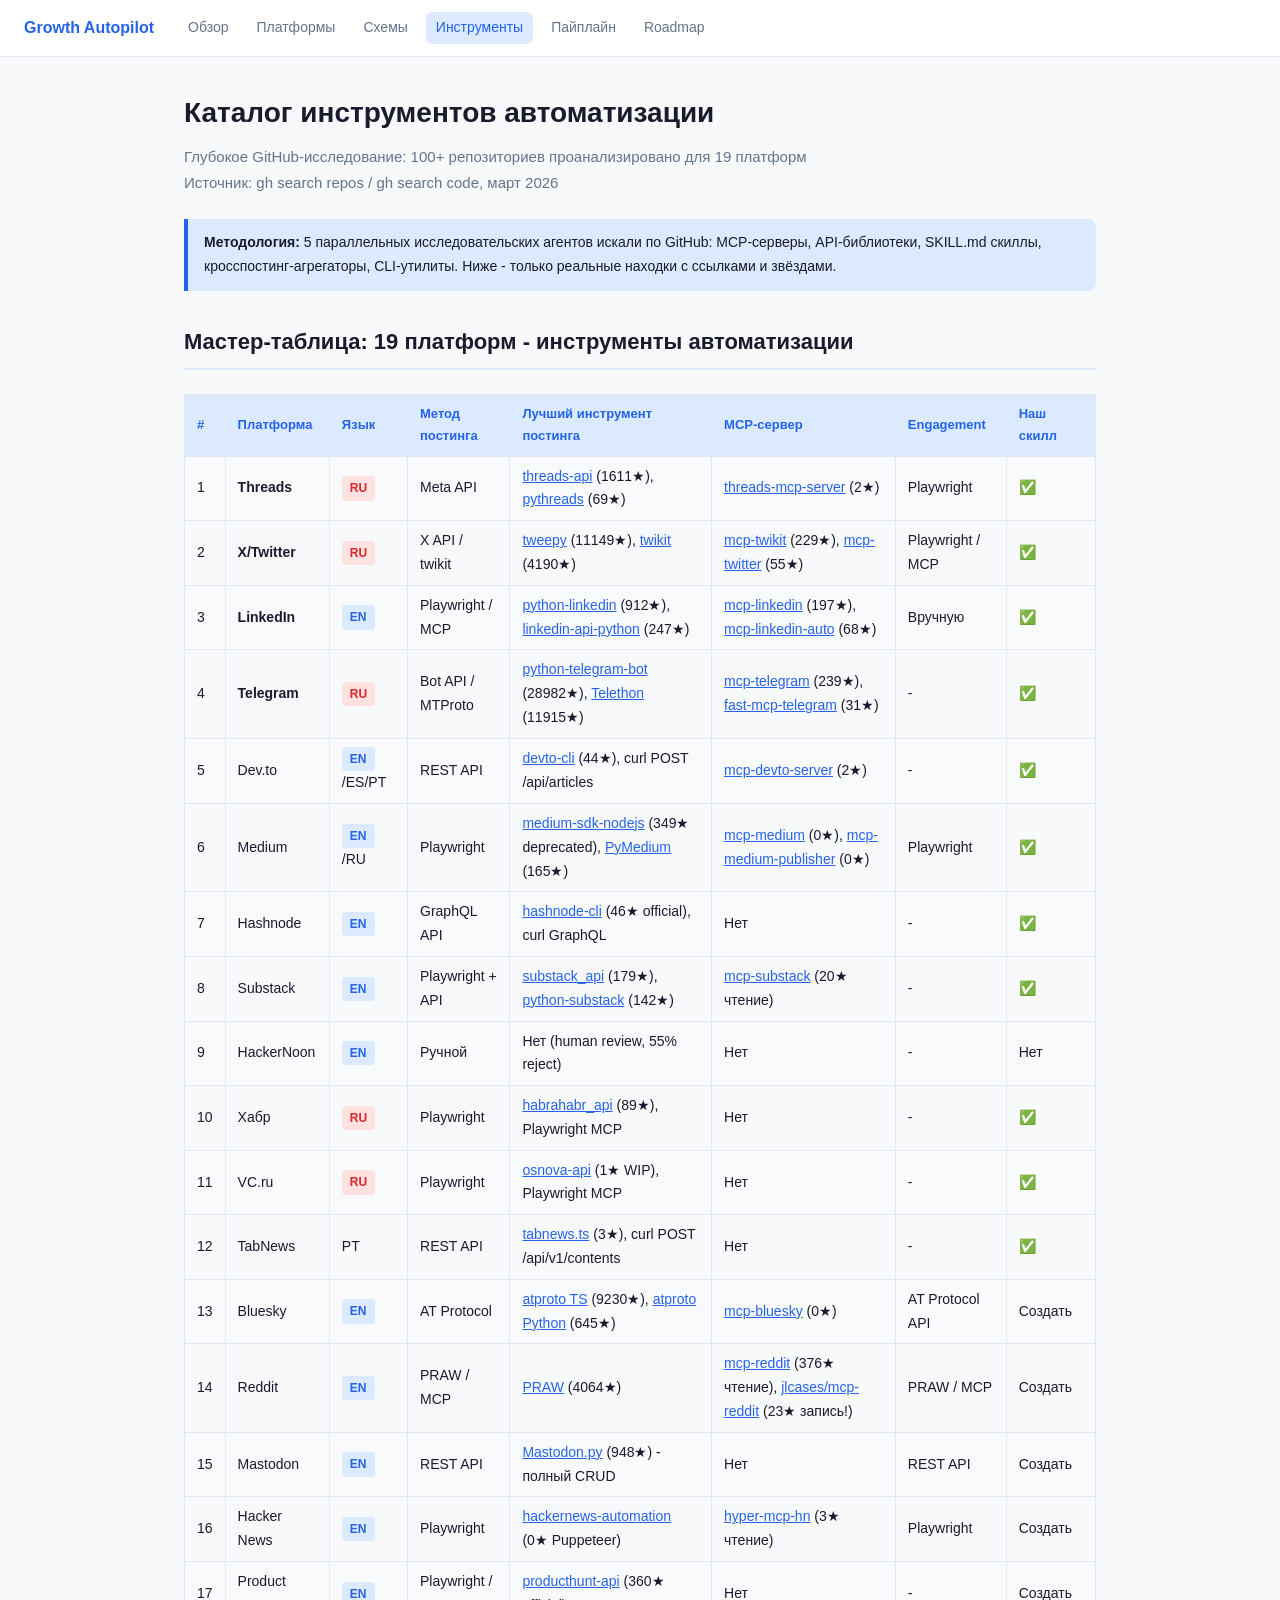
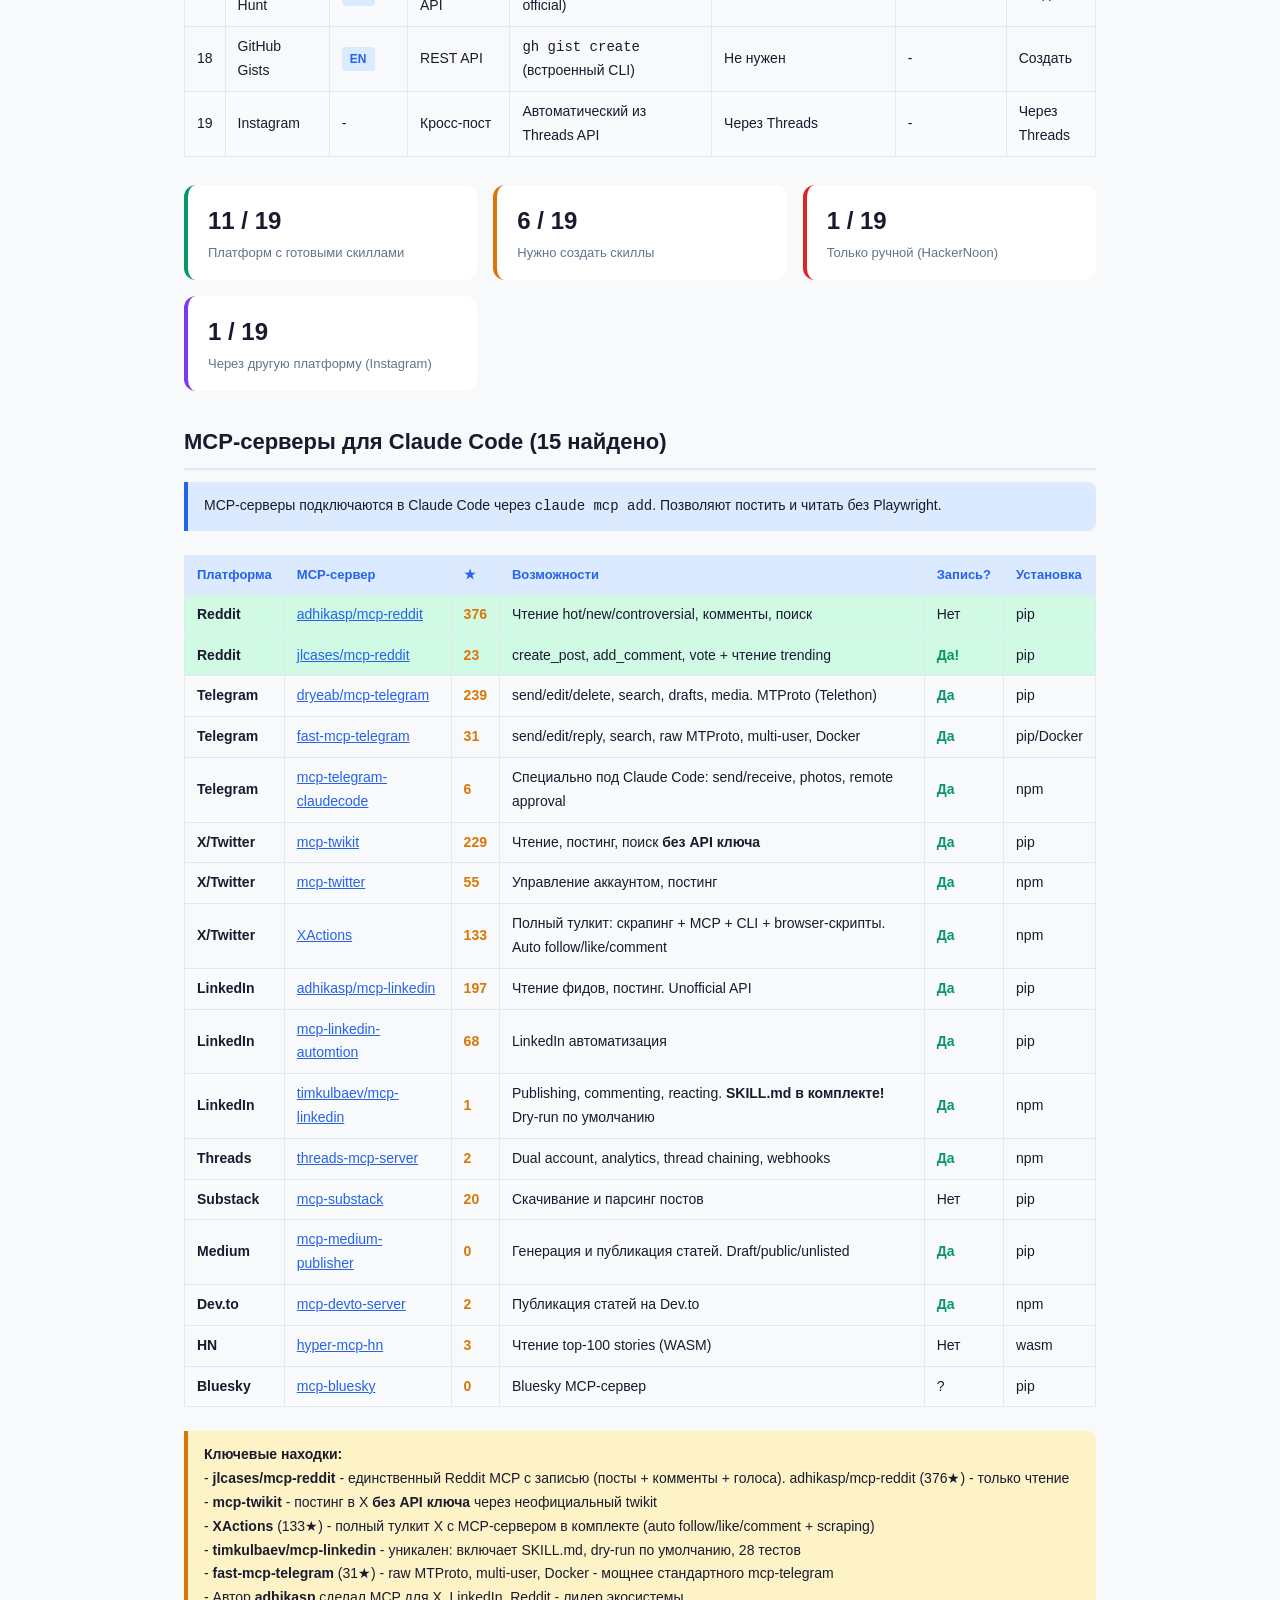
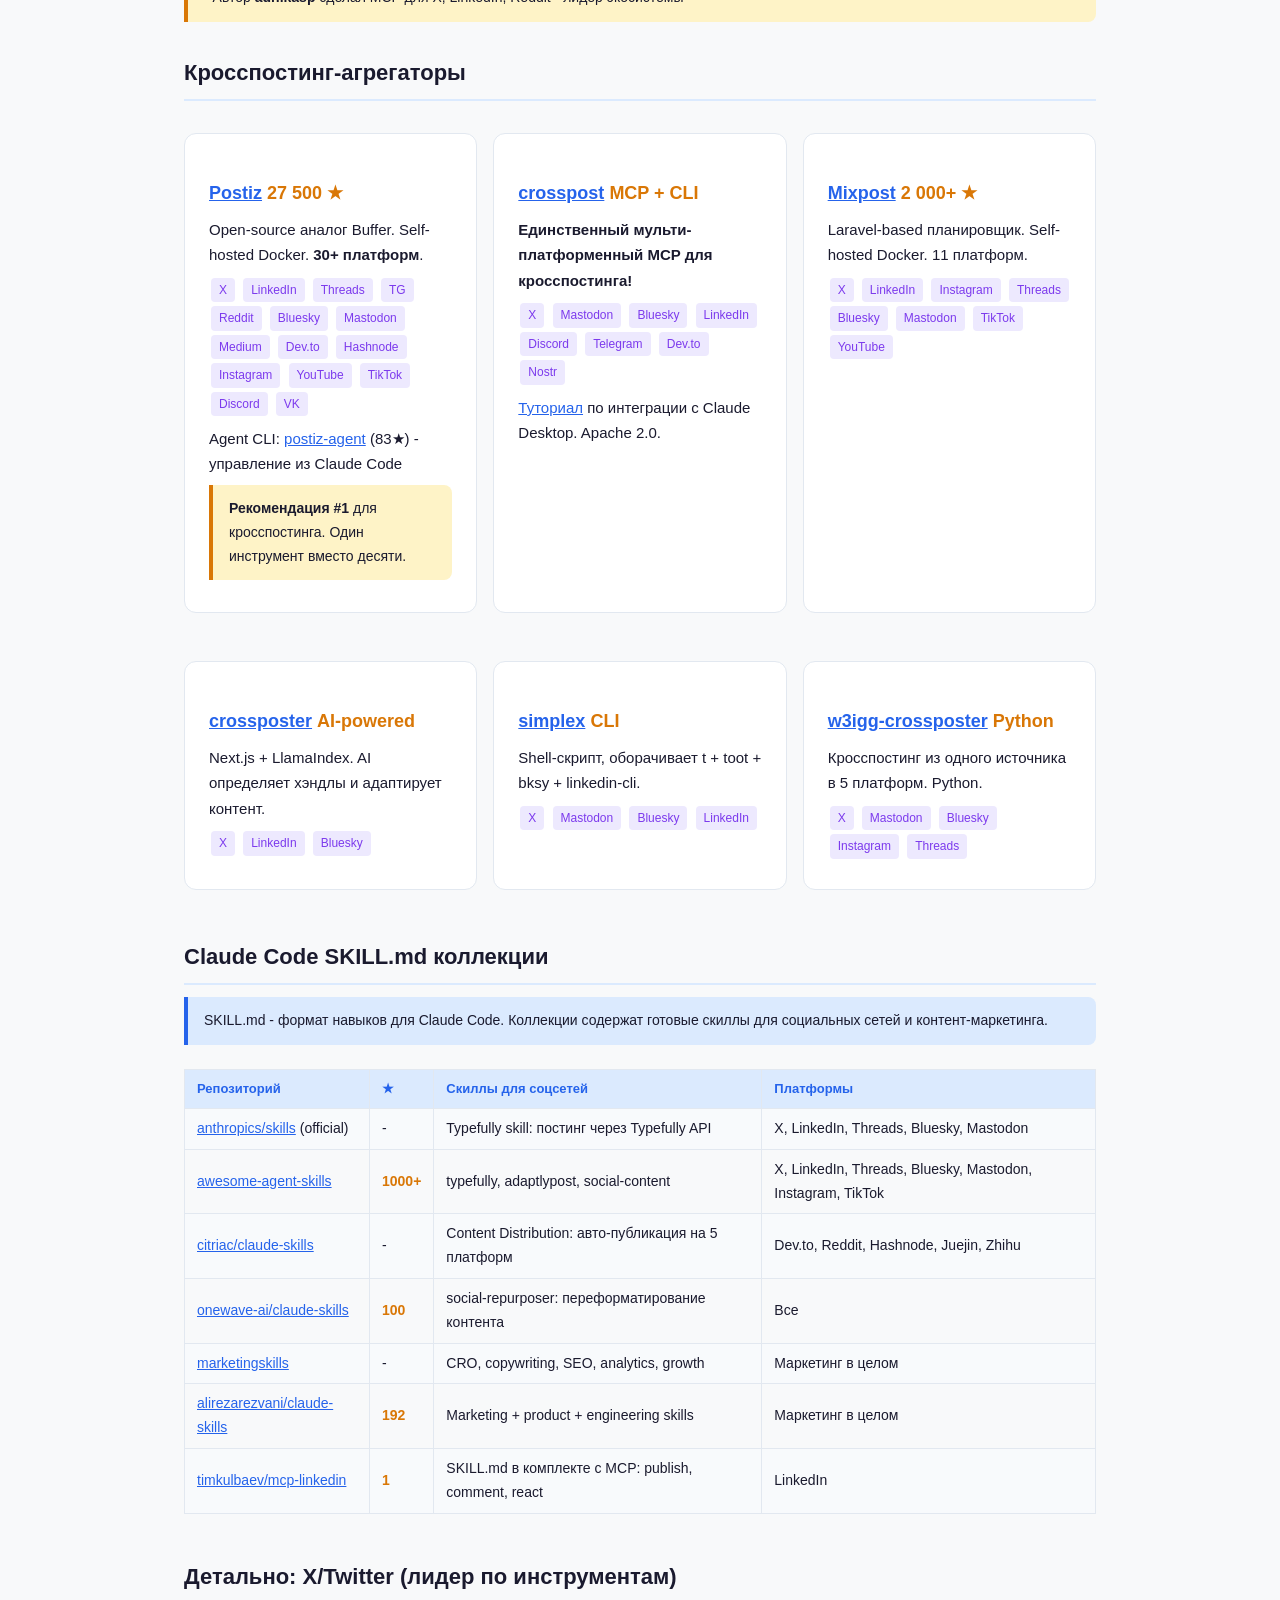
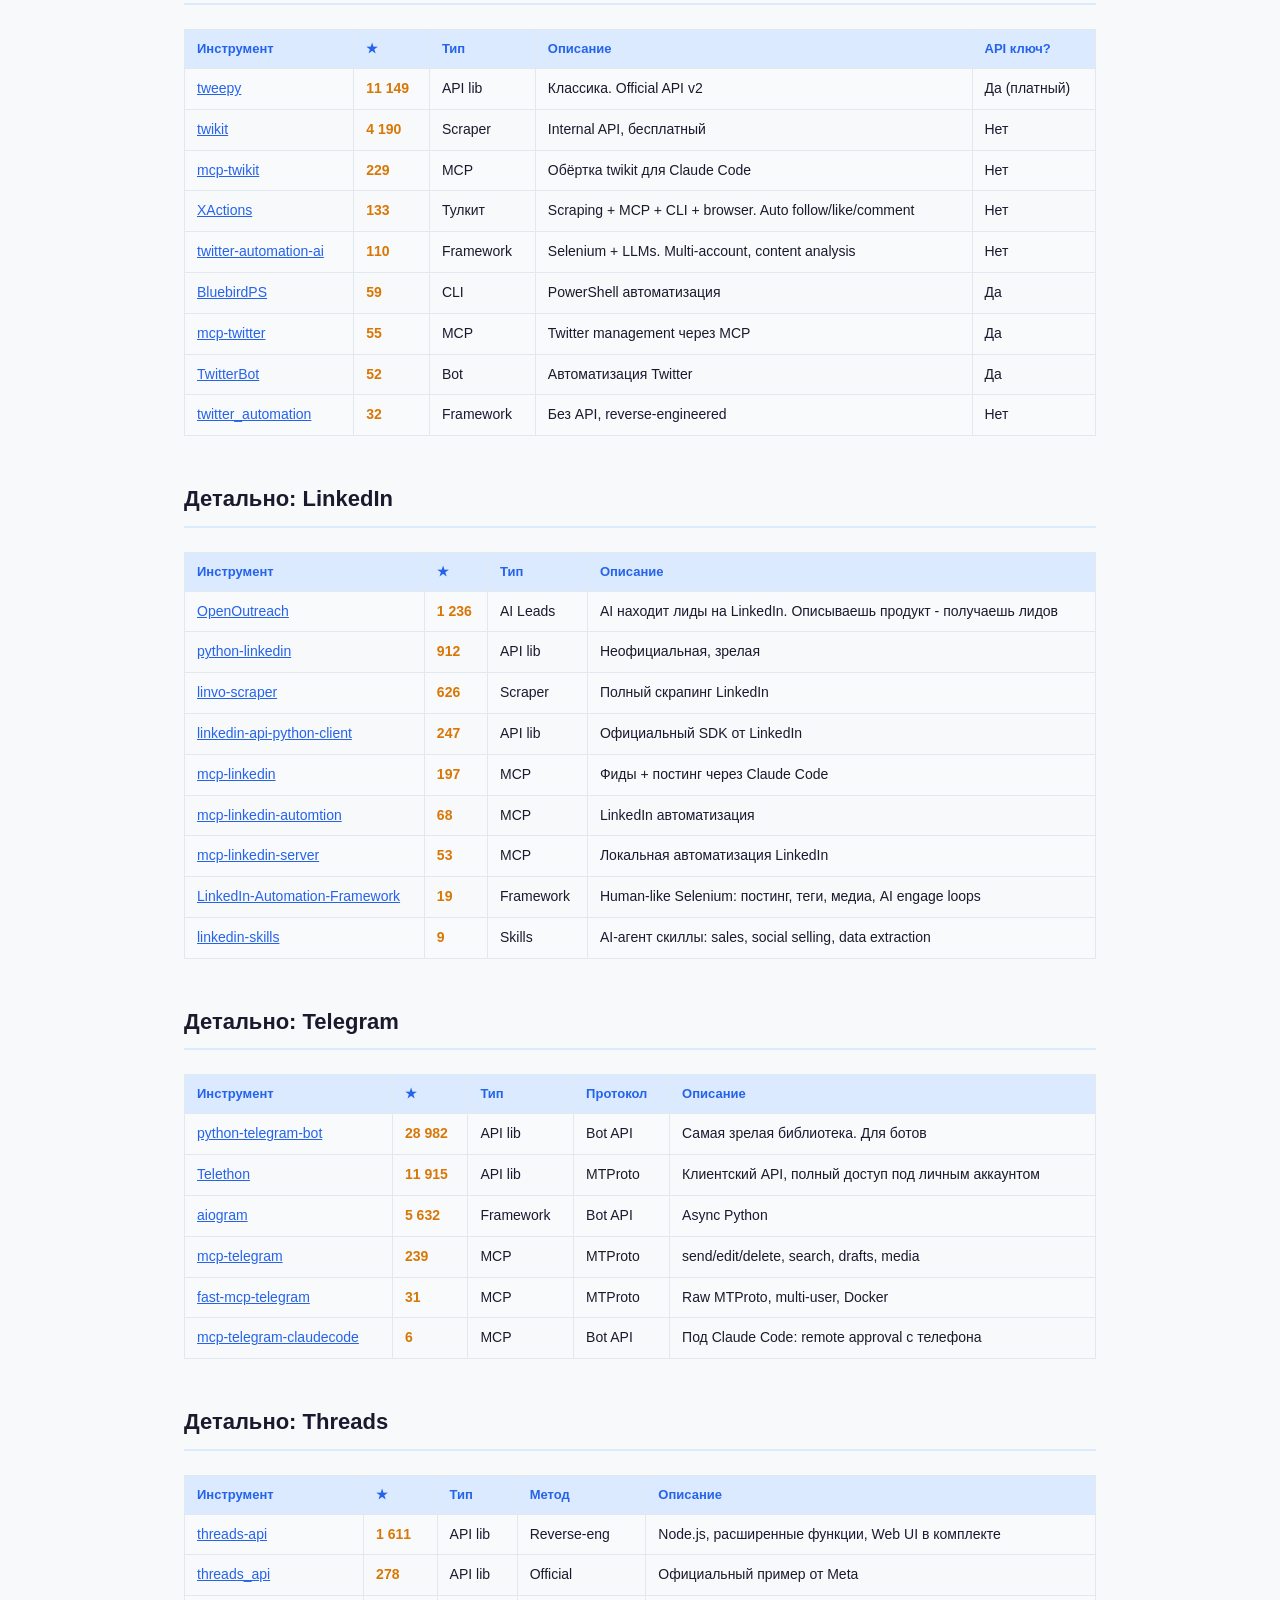
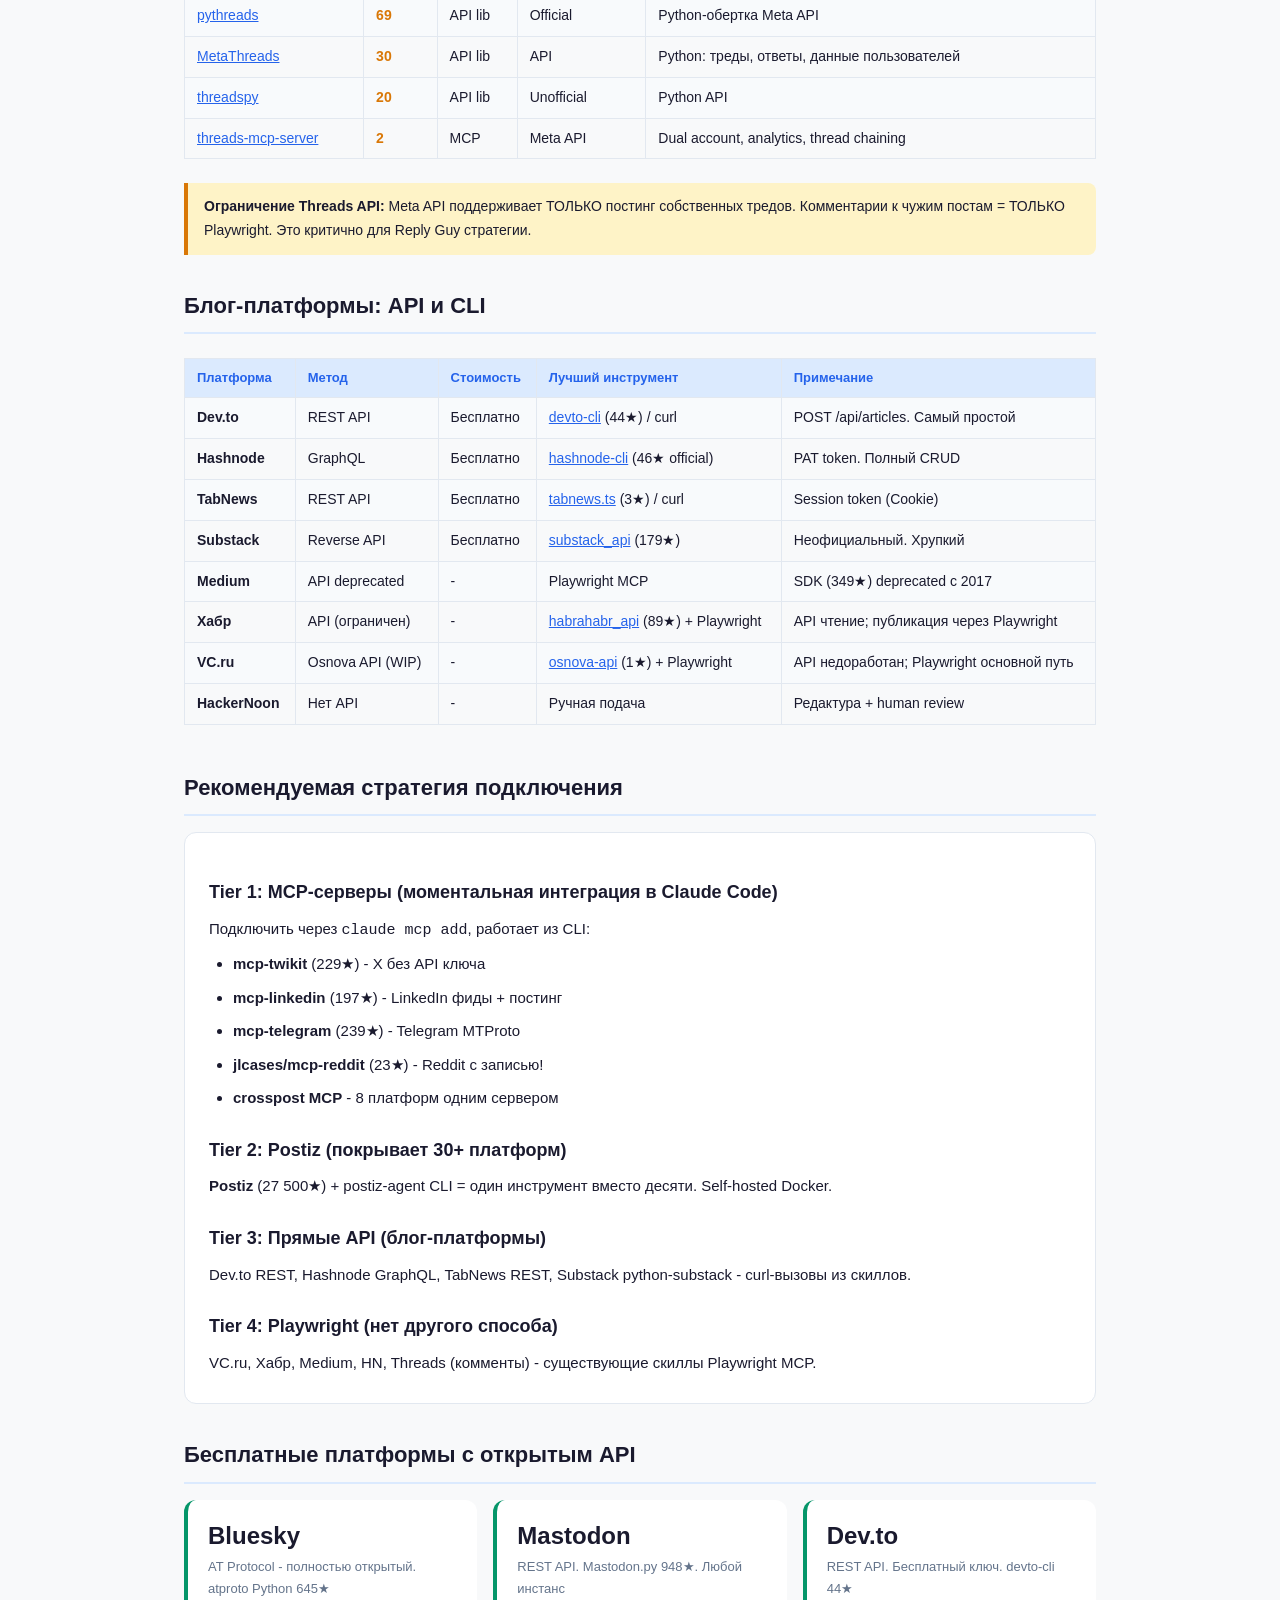
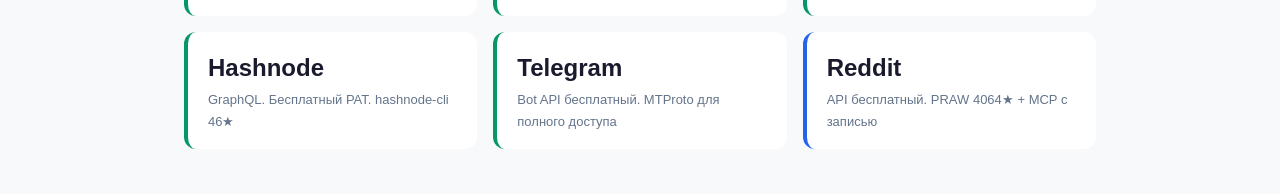
==== commit a5f6829b: "feat: обновить tools.html с результатами глубокого GitHub-исследования 100+ репозиториев проанализир" ====
--- a/tools.html
+++ b/tools.html
@@ -11,256 +11,545 @@
 <div class="container">
 
 <h1>Каталог инструментов автоматизации</h1>
-<p class="subtitle">Полный маппинг: все 19 платформ → конкретный инструмент автоматизации</p>
-
-<!-- MASTER TABLE -->
-<h2>Все 19 платформ: какой инструмент для какой задачи</h2>
-
-<div class="overflow-x">
-<table>
-<tr><th>#</th><th>Платформа</th><th>Язык</th><th>Постинг</th><th>Инструмент постинга</th><th>Engagement</th><th>Инструмент engagement</th><th>Наш скилл</th></tr>
-<tr><td>1</td><td><strong>Threads</strong></td><td><span class="lang-ru">RU</span></td><td>Meta API</td><td>pythreads (69★), threads_api (278★)</td><td>Playwright</td><td>Playwright MCP</td><td>threads-publish.md ✅</td></tr>
-<tr><td>2</td><td><strong>X/Twitter</strong></td><td><span class="lang-ru">RU</span></td><td>X API Free / twikit</td><td>twikit (4190★), mcp-twikit (229★), tweepy (11149★)</td><td>Playwright</td><td>mcp-twikit, Playwright MCP</td><td>x-twitter-publish.md ✅</td></tr>
-<tr><td>3</td><td><strong>LinkedIn</strong></td><td><span class="lang-en">EN</span></td><td>Playwright / MCP</td><td>mcp-linkedin (197★), python-linkedin (912★)</td><td>Вручную</td><td>Нет (AI-детекция)</td><td>linkedin-publish.md ✅</td></tr>
-<tr><td>4</td><td><strong>Telegram</strong></td><td><span class="lang-ru">RU</span></td><td>Bot API / MCP</td><td>python-telegram-bot (28982★), mcp-telegram (239★)</td><td>-</td><td>-</td><td>telegram-publish.md ✅</td></tr>
-<tr><td>5</td><td>Dev.to</td><td><span class="lang-en">EN</span>/ES/PT</td><td>REST API</td><td>curl POST /api/articles (бесплатный ключ)</td><td>-</td><td>-</td><td>devto-publish.md ✅</td></tr>
-<tr><td>6</td><td>Medium</td><td><span class="lang-en">EN</span>/RU</td><td>Playwright</td><td>Playwright MCP (API deprecated 2017)</td><td>Playwright</td><td>Playwright MCP (claps, follows)</td><td>medium-publish.md ✅</td></tr>
-<tr><td>7</td><td>Hashnode</td><td><span class="lang-en">EN</span></td><td>GraphQL API</td><td>curl GraphQL (бесплатный PAT), hashnode-mcp (6★)</td><td>-</td><td>-</td><td>hashnode-publish.md ✅</td></tr>
-<tr><td>8</td><td>Substack</td><td><span class="lang-en">EN</span></td><td>Playwright + API</td><td>python-substack (142★), substack_api (179★)</td><td>-</td><td>-</td><td>substack (скилл) ✅</td></tr>
-<tr><td>9</td><td>HackerNoon</td><td><span class="lang-en">EN</span></td><td>Ручной</td><td>Нет (human review, 55% reject)</td><td>-</td><td>-</td><td>Нет</td></tr>
-<tr><td>10</td><td>Хабр</td><td><span class="lang-ru">RU</span></td><td>Playwright</td><td>Playwright MCP (нет API)</td><td>-</td><td>-</td><td>habr-publish.md ✅</td></tr>
-<tr><td>11</td><td>VC.ru</td><td><span class="lang-ru">RU</span></td><td>Playwright</td><td>Playwright MCP (нет API)</td><td>-</td><td>-</td><td>vcru-publish.md ✅</td></tr>
-<tr><td>12</td><td>TabNews</td><td>PT</td><td>REST API</td><td>curl POST /api/v1/contents (session token)</td><td>-</td><td>-</td><td>tabnews-publish.md ✅</td></tr>
-<tr><td>13</td><td>Bluesky</td><td><span class="lang-en">EN</span></td><td>AT Protocol</td><td>atproto (645★) - полный CRUD</td><td>AT Protocol</td><td>atproto (лайки, репосты, подписки)</td><td>Нет (создать)</td></tr>
-<tr><td>14</td><td>Reddit</td><td><span class="lang-en">EN</span></td><td>PRAW / MCP</td><td>PRAW (4064★), mcp-reddit (376★)</td><td>PRAW / MCP</td><td>mcp-reddit, PRAW</td><td>Нет (создать)</td></tr>
-<tr><td>15</td><td>Mastodon</td><td><span class="lang-en">EN</span></td><td>REST API</td><td>Mastodon.py (948★) - полный CRUD</td><td>REST API</td><td>Mastodon.py</td><td>Нет (создать)</td></tr>
-<tr><td>16</td><td>Hacker News</td><td><span class="lang-en">EN</span></td><td>Playwright</td><td>Playwright MCP (нет API постинга)</td><td>Playwright</td><td>Playwright MCP</td><td>Нет (создать)</td></tr>
-<tr><td>17</td><td>Product Hunt</td><td><span class="lang-en">EN</span></td><td>Playwright</td><td>Playwright MCP (нет публичного API)</td><td>-</td><td>-</td><td>Нет (создать)</td></tr>
-<tr><td>18</td><td>GitHub Gists</td><td><span class="lang-en">EN</span></td><td>REST API</td><td>curl GitHub API (бесплатный)</td><td>-</td><td>-</td><td>Нет (создать)</td></tr>
-<tr><td>19</td><td>Instagram</td><td>-</td><td>Кросс-пост</td><td>Через Threads API (авто)</td><td>-</td><td>-</td><td>Через Threads</td></tr>
+<p class="subtitle">Глубокое GitHub-исследование: 100+ репозиториев проанализировано для 19 платформ<br>Источник: gh search repos / gh search code, март 2026</p>
+
+<div class="info"><strong>Методология:</strong> 5 параллельных исследовательских агентов искали по GitHub: MCP-серверы, API-библиотеки, SKILL.md скиллы, кросспостинг-агрегаторы, CLI-утилиты. Ниже - только реальные находки с ссылками и звёздами.</div>
+
+<!-- ==================== MASTER TABLE ==================== -->
+<h2>Мастер-таблица: 19 платформ - инструменты автоматизации</h2>
+
+<div class="overflow-x">
+<table>
+<tr><th>#</th><th>Платформа</th><th>Язык</th><th>Метод постинга</th><th>Лучший инструмент постинга</th><th>MCP-сервер</th><th>Engagement</th><th>Наш скилл</th></tr>
+<tr>
+  <td>1</td><td><strong>Threads</strong></td><td><span class="lang-ru">RU</span></td>
+  <td>Meta API</td>
+  <td><a href="https://github.com/junhoyeo/threads-api">threads-api</a> (1611★), <a href="https://github.com/marclove/pythreads">pythreads</a> (69★)</td>
+  <td><a href="https://github.com/SvetimFM/threads-mcp-server">threads-mcp-server</a> (2★)</td>
+  <td>Playwright</td>
+  <td>✅</td>
+</tr>
+<tr>
+  <td>2</td><td><strong>X/Twitter</strong></td><td><span class="lang-ru">RU</span></td>
+  <td>X API / twikit</td>
+  <td><a href="https://github.com/tweepy/tweepy">tweepy</a> (11149★), <a href="https://github.com/d60/twikit">twikit</a> (4190★)</td>
+  <td><a href="https://github.com/adhikasp/mcp-twikit">mcp-twikit</a> (229★), <a href="https://github.com/LuniaKunal/mcp-twitter">mcp-twitter</a> (55★)</td>
+  <td>Playwright / MCP</td>
+  <td>✅</td>
+</tr>
+<tr>
+  <td>3</td><td><strong>LinkedIn</strong></td><td><span class="lang-en">EN</span></td>
+  <td>Playwright / MCP</td>
+  <td><a href="https://github.com/ozgur/python-linkedin">python-linkedin</a> (912★), <a href="https://github.com/linkedin-developers/linkedin-api-python-client">linkedin-api-python</a> (247★)</td>
+  <td><a href="https://github.com/adhikasp/mcp-linkedin">mcp-linkedin</a> (197★), <a href="https://github.com/OneInterface/mcp-linkedin-automtion">mcp-linkedin-auto</a> (68★)</td>
+  <td>Вручную</td>
+  <td>✅</td>
+</tr>
+<tr>
+  <td>4</td><td><strong>Telegram</strong></td><td><span class="lang-ru">RU</span></td>
+  <td>Bot API / MTProto</td>
+  <td><a href="https://github.com/python-telegram-bot/python-telegram-bot">python-telegram-bot</a> (28982★), <a href="https://github.com/LonamiWebs/Telethon">Telethon</a> (11915★)</td>
+  <td><a href="https://github.com/dryeab/mcp-telegram">mcp-telegram</a> (239★), <a href="https://github.com/leshchenko1979/fast-mcp-telegram">fast-mcp-telegram</a> (31★)</td>
+  <td>-</td>
+  <td>✅</td>
+</tr>
+<tr>
+  <td>5</td><td>Dev.to</td><td><span class="lang-en">EN</span>/ES/PT</td>
+  <td>REST API</td>
+  <td><a href="https://github.com/sinedied/devto-cli">devto-cli</a> (44★), curl POST /api/articles</td>
+  <td><a href="https://github.com/Siddhant-K-code/mcp-devto-server">mcp-devto-server</a> (2★)</td>
+  <td>-</td>
+  <td>✅</td>
+</tr>
+<tr>
+  <td>6</td><td>Medium</td><td><span class="lang-en">EN</span>/RU</td>
+  <td>Playwright</td>
+  <td><a href="https://github.com/Medium/medium-sdk-nodejs">medium-sdk-nodejs</a> (349★ deprecated), <a href="https://github.com/enginebai/PyMedium">PyMedium</a> (165★)</td>
+  <td><a href="https://github.com/designly1/mcp-medium">mcp-medium</a> (0★), <a href="https://github.com/umes4ever/aiagent-mcp-medium-publisher">mcp-medium-publisher</a> (0★)</td>
+  <td>Playwright</td>
+  <td>✅</td>
+</tr>
+<tr>
+  <td>7</td><td>Hashnode</td><td><span class="lang-en">EN</span></td>
+  <td>GraphQL API</td>
+  <td><a href="https://github.com/Hashnode/hashnode-cli">hashnode-cli</a> (46★ official), curl GraphQL</td>
+  <td>Нет</td>
+  <td>-</td>
+  <td>✅</td>
+</tr>
+<tr>
+  <td>8</td><td>Substack</td><td><span class="lang-en">EN</span></td>
+  <td>Playwright + API</td>
+  <td><a href="https://github.com/NHagar/substack_api">substack_api</a> (179★), <a href="https://github.com/ma2za/python-substack">python-substack</a> (142★)</td>
+  <td><a href="https://github.com/michalnaka/mcp-substack">mcp-substack</a> (20★ чтение)</td>
+  <td>-</td>
+  <td>✅</td>
+</tr>
+<tr>
+  <td>9</td><td>HackerNoon</td><td><span class="lang-en">EN</span></td>
+  <td>Ручной</td>
+  <td>Нет (human review, 55% reject)</td>
+  <td>Нет</td>
+  <td>-</td>
+  <td>Нет</td>
+</tr>
+<tr>
+  <td>10</td><td>Хабр</td><td><span class="lang-ru">RU</span></td>
+  <td>Playwright</td>
+  <td><a href="https://github.com/habralab/habrahabr_api">habrahabr_api</a> (89★), Playwright MCP</td>
+  <td>Нет</td>
+  <td>-</td>
+  <td>✅</td>
+</tr>
+<tr>
+  <td>11</td><td>VC.ru</td><td><span class="lang-ru">RU</span></td>
+  <td>Playwright</td>
+  <td><a href="https://github.com/tzurbaev/osnova-api">osnova-api</a> (1★ WIP), Playwright MCP</td>
+  <td>Нет</td>
+  <td>-</td>
+  <td>✅</td>
+</tr>
+<tr>
+  <td>12</td><td>TabNews</td><td>PT</td>
+  <td>REST API</td>
+  <td><a href="https://github.com/miguel-l-b/tabnews.ts">tabnews.ts</a> (3★), curl POST /api/v1/contents</td>
+  <td>Нет</td>
+  <td>-</td>
+  <td>✅</td>
+</tr>
+<tr>
+  <td>13</td><td>Bluesky</td><td><span class="lang-en">EN</span></td>
+  <td>AT Protocol</td>
+  <td><a href="https://github.com/bluesky-social/atproto">atproto TS</a> (9230★), <a href="https://github.com/MarshalX/atproto">atproto Python</a> (645★)</td>
+  <td><a href="https://github.com/amovfx/mcp-bluesky">mcp-bluesky</a> (0★)</td>
+  <td>AT Protocol API</td>
+  <td>Создать</td>
+</tr>
+<tr>
+  <td>14</td><td>Reddit</td><td><span class="lang-en">EN</span></td>
+  <td>PRAW / MCP</td>
+  <td><a href="https://github.com/praw-dev/praw">PRAW</a> (4064★)</td>
+  <td><a href="https://github.com/adhikasp/mcp-reddit">mcp-reddit</a> (376★ чтение), <a href="https://github.com/jlcases/mcp-reddit">jlcases/mcp-reddit</a> (23★ запись!)</td>
+  <td>PRAW / MCP</td>
+  <td>Создать</td>
+</tr>
+<tr>
+  <td>15</td><td>Mastodon</td><td><span class="lang-en">EN</span></td>
+  <td>REST API</td>
+  <td><a href="https://github.com/halcy/Mastodon.py">Mastodon.py</a> (948★) - полный CRUD</td>
+  <td>Нет</td>
+  <td>REST API</td>
+  <td>Создать</td>
+</tr>
+<tr>
+  <td>16</td><td>Hacker News</td><td><span class="lang-en">EN</span></td>
+  <td>Playwright</td>
+  <td><a href="https://github.com/marcomoauro/hackernews-automation">hackernews-automation</a> (0★ Puppeteer)</td>
+  <td><a href="https://github.com/hungran/hyper-mcp-hackernews-tool">hyper-mcp-hn</a> (3★ чтение)</td>
+  <td>Playwright</td>
+  <td>Создать</td>
+</tr>
+<tr>
+  <td>17</td><td>Product Hunt</td><td><span class="lang-en">EN</span></td>
+  <td>Playwright / API</td>
+  <td><a href="https://github.com/producthunt/producthunt-api">producthunt-api</a> (360★ official)</td>
+  <td>Нет</td>
+  <td>-</td>
+  <td>Создать</td>
+</tr>
+<tr>
+  <td>18</td><td>GitHub Gists</td><td><span class="lang-en">EN</span></td>
+  <td>REST API</td>
+  <td><code>gh gist create</code> (встроенный CLI)</td>
+  <td>Не нужен</td>
+  <td>-</td>
+  <td>Создать</td>
+</tr>
+<tr>
+  <td>19</td><td>Instagram</td><td>-</td>
+  <td>Кросс-пост</td>
+  <td>Автоматический из Threads API</td>
+  <td>Через Threads</td>
+  <td>-</td>
+  <td>Через Threads</td>
+</tr>
 </table>
 </div>
 
 <div class="card-grid">
-  <div class="metric green"><div class="num">11 из 19</div><div class="label">Платформ с готовыми скиллами</div></div>
-  <div class="metric orange"><div class="num">6 из 19</div><div class="label">Нужно создать скиллы (Bluesky, Reddit, Mastodon, HN, PH, Gists)</div></div>
-  <div class="metric red"><div class="num">1 из 19</div><div class="label">Только ручной (HackerNoon)</div></div>
-  <div class="metric purple"><div class="num">1 из 19</div><div class="label">Через другую платформу (Instagram → Threads)</div></div>
-</div>
-
-<h2>Универсальные агрегаторы (покрывают множество платформ)</h2>
+  <div class="metric green"><div class="num">11 / 19</div><div class="label">Платформ с готовыми скиллами</div></div>
+  <div class="metric orange"><div class="num">6 / 19</div><div class="label">Нужно создать скиллы</div></div>
+  <div class="metric red"><div class="num">1 / 19</div><div class="label">Только ручной (HackerNoon)</div></div>
+  <div class="metric purple"><div class="num">1 / 19</div><div class="label">Через другую платформу (Instagram)</div></div>
+</div>
+
+<!-- ==================== MCP SERVERS ==================== -->
+<h2>MCP-серверы для Claude Code (15 найдено)</h2>
+
+<div class="info">MCP-серверы подключаются в Claude Code через <code>claude mcp add</code>. Позволяют постить и читать без Playwright.</div>
+
+<div class="overflow-x">
+<table>
+<tr><th>Платформа</th><th>MCP-сервер</th><th>★</th><th>Возможности</th><th>Запись?</th><th>Установка</th></tr>
+<tr style="background:var(--green-light)">
+  <td><strong>Reddit</strong></td>
+  <td><a href="https://github.com/adhikasp/mcp-reddit">adhikasp/mcp-reddit</a></td>
+  <td><span class="stars">376</span></td>
+  <td>Чтение hot/new/controversial, комменты, поиск</td>
+  <td>Нет</td>
+  <td>pip</td>
+</tr>
+<tr style="background:var(--green-light)">
+  <td><strong>Reddit</strong></td>
+  <td><a href="https://github.com/jlcases/mcp-reddit">jlcases/mcp-reddit</a></td>
+  <td><span class="stars">23</span></td>
+  <td>create_post, add_comment, vote + чтение trending</td>
+  <td style="color:var(--green);font-weight:700">Да!</td>
+  <td>pip</td>
+</tr>
+<tr>
+  <td><strong>Telegram</strong></td>
+  <td><a href="https://github.com/dryeab/mcp-telegram">dryeab/mcp-telegram</a></td>
+  <td><span class="stars">239</span></td>
+  <td>send/edit/delete, search, drafts, media. MTProto (Telethon)</td>
+  <td style="color:var(--green);font-weight:700">Да</td>
+  <td>pip</td>
+</tr>
+<tr>
+  <td><strong>Telegram</strong></td>
+  <td><a href="https://github.com/leshchenko1979/fast-mcp-telegram">fast-mcp-telegram</a></td>
+  <td><span class="stars">31</span></td>
+  <td>send/edit/reply, search, raw MTProto, multi-user, Docker</td>
+  <td style="color:var(--green);font-weight:700">Да</td>
+  <td>pip/Docker</td>
+</tr>
+<tr>
+  <td><strong>Telegram</strong></td>
+  <td><a href="https://github.com/EthanSky2986/mcp-telegram-claudecode">mcp-telegram-claudecode</a></td>
+  <td><span class="stars">6</span></td>
+  <td>Специально под Claude Code: send/receive, photos, remote approval</td>
+  <td style="color:var(--green);font-weight:700">Да</td>
+  <td>npm</td>
+</tr>
+<tr>
+  <td><strong>X/Twitter</strong></td>
+  <td><a href="https://github.com/adhikasp/mcp-twikit">mcp-twikit</a></td>
+  <td><span class="stars">229</span></td>
+  <td>Чтение, постинг, поиск <strong>без API ключа</strong></td>
+  <td style="color:var(--green);font-weight:700">Да</td>
+  <td>pip</td>
+</tr>
+<tr>
+  <td><strong>X/Twitter</strong></td>
+  <td><a href="https://github.com/LuniaKunal/mcp-twitter">mcp-twitter</a></td>
+  <td><span class="stars">55</span></td>
+  <td>Управление аккаунтом, постинг</td>
+  <td style="color:var(--green);font-weight:700">Да</td>
+  <td>npm</td>
+</tr>
+<tr>
+  <td><strong>X/Twitter</strong></td>
+  <td><a href="https://github.com/nirholas/XActions">XActions</a></td>
+  <td><span class="stars">133</span></td>
+  <td>Полный тулкит: скрапинг + MCP + CLI + browser-скрипты. Auto follow/like/comment</td>
+  <td style="color:var(--green);font-weight:700">Да</td>
+  <td>npm</td>
+</tr>
+<tr>
+  <td><strong>LinkedIn</strong></td>
+  <td><a href="https://github.com/adhikasp/mcp-linkedin">adhikasp/mcp-linkedin</a></td>
+  <td><span class="stars">197</span></td>
+  <td>Чтение фидов, постинг. Unofficial API</td>
+  <td style="color:var(--green);font-weight:700">Да</td>
+  <td>pip</td>
+</tr>
+<tr>
+  <td><strong>LinkedIn</strong></td>
+  <td><a href="https://github.com/OneInterface/mcp-linkedin-automtion">mcp-linkedin-automtion</a></td>
+  <td><span class="stars">68</span></td>
+  <td>LinkedIn автоматизация</td>
+  <td style="color:var(--green);font-weight:700">Да</td>
+  <td>pip</td>
+</tr>
+<tr>
+  <td><strong>LinkedIn</strong></td>
+  <td><a href="https://github.com/timkulbaev/mcp-linkedin">timkulbaev/mcp-linkedin</a></td>
+  <td><span class="stars">1</span></td>
+  <td>Publishing, commenting, reacting. <strong>SKILL.md в комплекте!</strong> Dry-run по умолчанию</td>
+  <td style="color:var(--green);font-weight:700">Да</td>
+  <td>npm</td>
+</tr>
+<tr>
+  <td><strong>Threads</strong></td>
+  <td><a href="https://github.com/SvetimFM/threads-mcp-server">threads-mcp-server</a></td>
+  <td><span class="stars">2</span></td>
+  <td>Dual account, analytics, thread chaining, webhooks</td>
+  <td style="color:var(--green);font-weight:700">Да</td>
+  <td>npm</td>
+</tr>
+<tr>
+  <td><strong>Substack</strong></td>
+  <td><a href="https://github.com/michalnaka/mcp-substack">mcp-substack</a></td>
+  <td><span class="stars">20</span></td>
+  <td>Скачивание и парсинг постов</td>
+  <td>Нет</td>
+  <td>pip</td>
+</tr>
+<tr>
+  <td><strong>Medium</strong></td>
+  <td><a href="https://github.com/umes4ever/aiagent-mcp-medium-publisher">mcp-medium-publisher</a></td>
+  <td><span class="stars">0</span></td>
+  <td>Генерация и публикация статей. Draft/public/unlisted</td>
+  <td style="color:var(--green);font-weight:700">Да</td>
+  <td>pip</td>
+</tr>
+<tr>
+  <td><strong>Dev.to</strong></td>
+  <td><a href="https://github.com/Siddhant-K-code/mcp-devto-server">mcp-devto-server</a></td>
+  <td><span class="stars">2</span></td>
+  <td>Публикация статей на Dev.to</td>
+  <td style="color:var(--green);font-weight:700">Да</td>
+  <td>npm</td>
+</tr>
+<tr>
+  <td><strong>HN</strong></td>
+  <td><a href="https://github.com/hungran/hyper-mcp-hackernews-tool">hyper-mcp-hn</a></td>
+  <td><span class="stars">3</span></td>
+  <td>Чтение top-100 stories (WASM)</td>
+  <td>Нет</td>
+  <td>wasm</td>
+</tr>
+<tr>
+  <td><strong>Bluesky</strong></td>
+  <td><a href="https://github.com/amovfx/mcp-bluesky">mcp-bluesky</a></td>
+  <td><span class="stars">0</span></td>
+  <td>Bluesky MCP-сервер</td>
+  <td>?</td>
+  <td>pip</td>
+</tr>
+</table>
+</div>
+
+<div class="warn">
+<strong>Ключевые находки:</strong><br>
+- <strong>jlcases/mcp-reddit</strong> - единственный Reddit MCP с записью (посты + комменты + голоса). adhikasp/mcp-reddit (376★) - только чтение<br>
+- <strong>mcp-twikit</strong> - постинг в X <strong>без API ключа</strong> через неофициальный twikit<br>
+- <strong>XActions</strong> (133★) - полный тулкит X с MCP-сервером в комплекте (auto follow/like/comment + scraping)<br>
+- <strong>timkulbaev/mcp-linkedin</strong> - уникален: включает SKILL.md, dry-run по умолчанию, 28 тестов<br>
+- <strong>fast-mcp-telegram</strong> (31★) - raw MTProto, multi-user, Docker - мощнее стандартного mcp-telegram<br>
+- Автор <strong>adhikasp</strong> сделал MCP для X, LinkedIn, Reddit - лидер экосистемы
+</div>
+
+<!-- ==================== CROSSPOST ==================== -->
+<h2>Кросспостинг-агрегаторы</h2>
 
 <div class="card-grid">
   <div class="card">
-    <h3><a href="https://github.com/gitroomhq/postiz-app" target="_blank">Postiz</a> <span class="stars">27 611 ★</span></h3>
-    <p>Open-source аналог Buffer. Self-hosted Docker. <strong>28+ платформ</strong> из одного места.</p>
-    <p><span class="tag">X</span> <span class="tag">LinkedIn</span> <span class="tag">Threads</span> <span class="tag">TG</span> <span class="tag">Reddit</span> <span class="tag">Bluesky</span> <span class="tag">Mastodon</span> <span class="tag">Medium</span> <span class="tag">Dev.to</span> <span class="tag">Hashnode</span> <span class="tag">Instagram</span> <span class="tag">YouTube</span> <span class="tag">TikTok</span></p>
-    <p>CLI-скилл: <a href="https://github.com/gitroomhq/postiz-agent" target="_blank">postiz-agent</a> (83★) - управление из Claude Code</p>
+    <h3><a href="https://github.com/gitroomhq/postiz-app">Postiz</a> <span class="stars">27 500 ★</span></h3>
+    <p>Open-source аналог Buffer. Self-hosted Docker. <strong>30+ платформ</strong>.</p>
+    <p><span class="tag">X</span> <span class="tag">LinkedIn</span> <span class="tag">Threads</span> <span class="tag">TG</span> <span class="tag">Reddit</span> <span class="tag">Bluesky</span> <span class="tag">Mastodon</span> <span class="tag">Medium</span> <span class="tag">Dev.to</span> <span class="tag">Hashnode</span> <span class="tag">Instagram</span> <span class="tag">YouTube</span> <span class="tag">TikTok</span> <span class="tag">Discord</span> <span class="tag">VK</span></p>
+    <p>Agent CLI: <a href="https://github.com/gitroomhq/postiz-agent">postiz-agent</a> (83★) - управление из Claude Code</p>
+    <div class="warn" style="margin-top:8px"><strong>Рекомендация #1</strong> для кросспостинга. Один инструмент вместо десяти.</div>
   </div>
   <div class="card">
-    <h3><a href="https://github.com/affaan-m/everything-claude-code" target="_blank">everything-claude-code</a> <span class="stars">108 780 ★</span></h3>
-    <p>Коллекция Claude Code скиллов. crosspost → X, LinkedIn, Threads, Bluesky. content-engine → адаптация под платформы.</p>
-  </div>
-</div>
-
-<!-- Claude Code Skills -->
-<h2>Claude Code скиллы (SKILL.md) - детали</h2>
-
-<div class="overflow-x">
-<table>
-<tr><th>Скилл / Репо</th><th>Звёзды</th><th>Что делает</th><th>Платформы</th><th>Метод</th></tr>
-<tr>
-  <td><a href="https://github.com/affaan-m/everything-claude-code" target="_blank">everything-claude-code</a></td>
-  <td><span class="stars">108 780</span></td>
-  <td>Коллекция: crosspost, content-engine, article-writing</td>
-  <td>X, LinkedIn, Threads, Bluesky, Dev.to</td>
-  <td>API + Playwright</td>
-</tr>
-<tr>
-  <td>↳ crosspost/SKILL.md</td>
-  <td>-</td>
-  <td>Кросс-постинг текста на 4+ платформы с адаптацией</td>
-  <td>X, LinkedIn, Threads, Bluesky</td>
-  <td>API / Buffer</td>
-</tr>
-<tr>
-  <td>↳ content-engine/SKILL.md</td>
-  <td>-</td>
-  <td>Генерация платформо-нативного контента из pillar-статьи</td>
-  <td>Все</td>
-  <td>Claude</td>
-</tr>
-<tr>
-  <td>↳ article-writing/SKILL.md</td>
-  <td>-</td>
-  <td>Длинные тексты с голосом бренда</td>
-  <td>Блог-платформы</td>
-  <td>Claude</td>
-</tr>
-<tr>
-  <td><a href="https://github.com/gitroomhq/postiz-agent" target="_blank">postiz-agent</a></td>
-  <td><span class="stars">83</span></td>
-  <td>CLI скилл для Postiz. Создание постов, треды, медиа, аналитика</td>
-  <td><strong>28+ платформ</strong></td>
-  <td>API Postiz</td>
-</tr>
-<tr>
-  <td><a href="https://github.com/vibeforge1111/vibeship-spawner-skills" target="_blank">vibeship-spawner-skills</a></td>
-  <td><span class="stars">834</span></td>
-  <td>Стратегия комьюнити (паттерны, анти-паттерны)</td>
-  <td>Twitter, Reddit, Farcaster</td>
-  <td>Стратегический</td>
-</tr>
-</table>
-</div>
-
-<!-- Open-Source Aggregators -->
-<h2>Open-source агрегаторы постинга</h2>
-
-<div class="card-grid">
-  <div class="card">
-    <h3><a href="https://github.com/gitroomhq/postiz-app" target="_blank">Postiz</a> <span class="stars">27 611 ★</span></h3>
-    <p>Полноценный open-source аналог Buffer/Hootsuite. Self-hosted Docker.</p>
-    <p><strong>28+ платформ:</strong> X, LinkedIn, Threads, TG, Reddit, Bluesky, Mastodon, Instagram, YouTube, TikTok, Pinterest, Medium, Dev.to, Hashnode, WordPress и др.</p>
-    <p><span class="tag">AI-генерация</span> <span class="tag">расписание</span> <span class="tag">аналитика</span> <span class="tag">CLI</span></p>
-    <div class="warn" style="margin-top:12px">Рекомендация #1. Может заменить n8n для кросс-постинга. CLI-скилл (postiz-agent) управляет из Claude Code.</div>
+    <h3><a href="https://github.com/humanwhocodes/crosspost">crosspost</a> <span class="stars">MCP + CLI</span></h3>
+    <p><strong>Единственный мульти-платформенный MCP для кросспостинга!</strong></p>
+    <p><span class="tag">X</span> <span class="tag">Mastodon</span> <span class="tag">Bluesky</span> <span class="tag">LinkedIn</span> <span class="tag">Discord</span> <span class="tag">Telegram</span> <span class="tag">Dev.to</span> <span class="tag">Nostr</span></p>
+    <p><a href="https://humanwhocodes.com/blog/2025/04/post-social-media-claude-crosspost/">Туториал</a> по интеграции с Claude Desktop. Apache 2.0.</p>
   </div>
   <div class="card">
-    <h3><a href="https://github.com/inovector/mixpost" target="_blank">Mixpost</a> <span class="stars">3 066 ★</span></h3>
-    <p>Laravel-based планировщик. Self-hosted.</p>
-    <p><strong>Платформы:</strong> X, Facebook, Instagram, Mastodon, LinkedIn, Pinterest, TikTok, YouTube</p>
-    <p><span class="tag">PHP/Laravel</span> <span class="tag">Docker</span></p>
+    <h3><a href="https://github.com/inovector/mixpost">Mixpost</a> <span class="stars">2 000+ ★</span></h3>
+    <p>Laravel-based планировщик. Self-hosted Docker. 11 платформ.</p>
+    <p><span class="tag">X</span> <span class="tag">LinkedIn</span> <span class="tag">Instagram</span> <span class="tag">Threads</span> <span class="tag">Bluesky</span> <span class="tag">Mastodon</span> <span class="tag">TikTok</span> <span class="tag">YouTube</span></p>
   </div>
-</div>
-
-<!-- MCP Servers -->
-<h2>MCP-серверы для Claude Code</h2>
-
-<div class="info">MCP-серверы подключаются напрямую в Claude Code. Позволяют постить/читать из CLI без Playwright.</div>
-
-<div class="overflow-x">
-<table>
-<tr><th>Платформа</th><th>MCP-сервер</th><th>Звёзды</th><th>Что можно</th><th>Установка</th></tr>
-<tr><td><strong>Reddit</strong></td><td><a href="https://github.com/adhikasp/mcp-reddit" target="_blank">mcp-reddit</a></td><td><span class="stars">376</span></td><td>Чтение постов, комментариев, поиск, тренды</td><td>npm</td></tr>
-<tr><td><strong>Telegram</strong></td><td><a href="https://github.com/dryeab/mcp-telegram" target="_blank">mcp-telegram</a></td><td><span class="stars">239</span></td><td>Отправка, чтение сообщений</td><td>npm</td></tr>
-<tr><td><strong>X/Twitter</strong></td><td><a href="https://github.com/adhikasp/mcp-twikit" target="_blank">mcp-twikit</a></td><td><span class="stars">229</span></td><td>Чтение, постинг, поиск <strong>БЕЗ API ключа!</strong></td><td>pip</td></tr>
-<tr><td><strong>LinkedIn</strong></td><td><a href="https://github.com/adhikasp/mcp-linkedin" target="_blank">mcp-linkedin</a></td><td><span class="stars">197</span></td><td>Чтение, постинг</td><td>npm</td></tr>
-<tr><td><strong>Substack</strong></td><td><a href="https://github.com/michalnaka/mcp-substack" target="_blank">mcp-substack</a></td><td>~20</td><td>Только чтение</td><td>pip</td></tr>
-<tr><td><strong>Hashnode</strong></td><td><a href="https://github.com/sbmagar13/hashnode-mcp-server" target="_blank">hashnode-mcp</a></td><td>6</td><td>GraphQL публикация</td><td>npm</td></tr>
-</table>
-</div>
-
-<div class="warn">
-<strong>Ключевой инсайт:</strong> mcp-twikit позволяет постить в X <strong>без официального API ключа</strong> - через неофициальный twikit. Решает проблему лимитов Free tier.
-Автор <strong>adhikasp</strong> сделал MCP для Twitter, LinkedIn и Reddit.
-</div>
-
-<!-- API Libraries -->
-<h2>API-библиотеки по платформам</h2>
-
-<h3>X / Twitter</h3>
-<div class="overflow-x">
-<table>
-<tr><th>Библиотека</th><th>Звёзды</th><th>Метод</th><th>Описание</th></tr>
-<tr><td><a href="https://github.com/tweepy/tweepy" target="_blank">tweepy</a></td><td><span class="stars">11 149</span></td><td>Official API</td><td>Классическая Python-обертка. Требует API ключи (платные)</td></tr>
-<tr><td><a href="https://github.com/d60/twikit" target="_blank">twikit</a></td><td><span class="stars">4 190</span></td><td>Internal API</td><td>Скрейпер без API-ключа. Бесплатный, но хрупкий</td></tr>
-</table>
-</div>
-
-<h3>LinkedIn</h3>
-<div class="overflow-x">
-<table>
-<tr><th>Библиотека</th><th>Звёзды</th><th>Описание</th></tr>
-<tr><td><a href="https://github.com/ozgur/python-linkedin" target="_blank">python-linkedin</a></td><td><span class="stars">912</span></td><td>Неофициальная, давно существует</td></tr>
-<tr><td><a href="https://github.com/linkedin-developers/linkedin-api-python-client" target="_blank">linkedin-api-python-client</a></td><td><span class="stars">247</span></td><td>Официальный SDK от LinkedIn</td></tr>
-</table>
-</div>
-
-<h3>Threads (Meta)</h3>
-<div class="overflow-x">
-<table>
-<tr><th>Библиотека</th><th>Звёзды</th><th>Метод</th><th>Описание</th></tr>
-<tr><td><a href="https://github.com/junhoyeo/threads-api" target="_blank">junhoyeo/threads-api</a></td><td><span class="stars">1 611</span></td><td>Reverse-engineered</td><td>Node.js, неофициальный. Расширенные функции</td></tr>
-<tr><td><a href="https://github.com/fbsamples/threads_api" target="_blank">fbsamples/threads_api</a></td><td><span class="stars">278</span></td><td>Official API</td><td>Официальный пример от Meta</td></tr>
-<tr><td><a href="https://github.com/marclove/pythreads" target="_blank">pythreads</a></td><td>69</td><td>Official API</td><td>Python-обертка</td></tr>
-</table>
-</div>
-
-<h3>Bluesky</h3>
-<div class="overflow-x">
-<table>
-<tr><th>Библиотека</th><th>Звёзды</th><th>Описание</th></tr>
-<tr><td><a href="https://github.com/MarshalX/atproto" target="_blank">atproto</a></td><td><span class="stars">645</span></td><td>Полный Python SDK для Bluesky. AT Protocol. Бесплатный API</td></tr>
-<tr><td><a href="https://github.com/bluesky-social/cookbook" target="_blank">cookbook</a></td><td><span class="stars">227</span></td><td>Официальные примеры от Bluesky</td></tr>
-</table>
-</div>
-
-<h3>Mastodon</h3>
-<table>
-<tr><th>Библиотека</th><th>Звёзды</th><th>Описание</th></tr>
-<tr><td><a href="https://github.com/halcy/Mastodon.py" target="_blank">Mastodon.py</a></td><td><span class="stars">948</span></td><td>Стандартная Python-обертка. Любой инстанс. Бесплатный API</td></tr>
-</table>
-
-<h3>Reddit</h3>
-<table>
-<tr><th>Библиотека</th><th>Звёзды</th><th>Описание</th></tr>
-<tr><td><a href="https://github.com/praw-dev/praw" target="_blank">PRAW</a></td><td><span class="stars">4 064</span></td><td>Стандарт Python + Reddit. Требует одобрение API</td></tr>
-</table>
-
-<h3>Telegram</h3>
-<div class="overflow-x">
-<table>
-<tr><th>Библиотека</th><th>Звёзды</th><th>Описание</th></tr>
-<tr><td><a href="https://github.com/python-telegram-bot/python-telegram-bot" target="_blank">python-telegram-bot</a></td><td><span class="stars">28 982</span></td><td>Самая зрелая Bot API библиотека</td></tr>
-<tr><td><a href="https://github.com/LonamiWebs/Telethon" target="_blank">Telethon</a></td><td><span class="stars">11 915</span></td><td>MTProto клиентский API (не бот), полный доступ</td></tr>
-<tr><td><a href="https://github.com/aiogram/aiogram" target="_blank">aiogram</a></td><td><span class="stars">5 632</span></td><td>Async Python фреймворк</td></tr>
-</table>
-</div>
-
-<h3>Substack</h3>
-<table>
-<tr><th>Библиотека</th><th>Звёзды</th><th>Описание</th></tr>
-<tr><td><a href="https://github.com/NHagar/substack_api" target="_blank">substack_api</a></td><td><span class="stars">179</span></td><td>Python, чтение + публикация. Неофициальный API</td></tr>
-<tr><td><a href="https://github.com/ma2za/python-substack" target="_blank">python-substack</a></td><td><span class="stars">142</span></td><td>Python, публикация</td></tr>
-</table>
-
-<h3>Блог-платформы (прямые API)</h3>
-<table>
-<tr><th>Платформа</th><th>Метод</th><th>Стоимость</th><th>Примечание</th></tr>
-<tr><td><strong>Dev.to</strong></td><td>REST API: <code>POST /api/articles</code></td><td>Бесплатно</td><td>API key в header. Самый простой вариант</td></tr>
-<tr><td><strong>Hashnode</strong></td><td>GraphQL: <code>POST gql.hashnode.com</code></td><td>Бесплатно</td><td>PAT token. Полный CRUD</td></tr>
-<tr><td><strong>TabNews</strong></td><td>REST API: <code>POST /api/v1/contents</code></td><td>Бесплатно</td><td>Session token (Cookie)</td></tr>
-<tr><td><strong>Medium</strong></td><td>API deprecated (2017)</td><td>-</td><td>Только Playwright. Скилл medium-editor уже есть</td></tr>
-<tr><td><strong>HN</strong></td><td>Нет API для постинга</td><td>-</td><td>Только Playwright</td></tr>
-</table>
-
-<!-- Recommendation -->
-<h2>Рекомендуемая стратегия</h2>
+  <div class="card">
+    <h3><a href="https://github.com/run-llama/crossposter">crossposter</a> <span class="stars">AI-powered</span></h3>
+    <p>Next.js + LlamaIndex. AI определяет хэндлы и адаптирует контент.</p>
+    <p><span class="tag">X</span> <span class="tag">LinkedIn</span> <span class="tag">Bluesky</span></p>
+  </div>
+  <div class="card">
+    <h3><a href="https://github.com/kristoff-it/simplex">simplex</a> <span class="stars">CLI</span></h3>
+    <p>Shell-скрипт, оборачивает t + toot + bksy + linkedin-cli.</p>
+    <p><span class="tag">X</span> <span class="tag">Mastodon</span> <span class="tag">Bluesky</span> <span class="tag">LinkedIn</span></p>
+  </div>
+  <div class="card">
+    <h3><a href="https://github.com/molly/w3igg-crossposter">w3igg-crossposter</a> <span class="stars">Python</span></h3>
+    <p>Кросспостинг из одного источника в 5 платформ. Python.</p>
+    <p><span class="tag">X</span> <span class="tag">Mastodon</span> <span class="tag">Bluesky</span> <span class="tag">Instagram</span> <span class="tag">Threads</span></p>
+  </div>
+</div>
+
+<!-- ==================== SKILL.MD ==================== -->
+<h2>Claude Code SKILL.md коллекции</h2>
+
+<div class="info">SKILL.md - формат навыков для Claude Code. Коллекции содержат готовые скиллы для социальных сетей и контент-маркетинга.</div>
+
+<div class="overflow-x">
+<table>
+<tr><th>Репозиторий</th><th>★</th><th>Скиллы для соцсетей</th><th>Платформы</th></tr>
+<tr>
+  <td><a href="https://github.com/anthropics/skills">anthropics/skills</a> (official)</td>
+  <td>-</td>
+  <td>Typefully skill: постинг через Typefully API</td>
+  <td>X, LinkedIn, Threads, Bluesky, Mastodon</td>
+</tr>
+<tr>
+  <td><a href="https://github.com/VoltAgent/awesome-agent-skills">awesome-agent-skills</a></td>
+  <td><span class="stars">1000+</span></td>
+  <td>typefully, adaptlypost, social-content</td>
+  <td>X, LinkedIn, Threads, Bluesky, Mastodon, Instagram, TikTok</td>
+</tr>
+<tr>
+  <td><a href="https://github.com/citriac/claude-skills">citriac/claude-skills</a></td>
+  <td>-</td>
+  <td>Content Distribution: авто-публикация на 5 платформ</td>
+  <td>Dev.to, Reddit, Hashnode, Juejin, Zhihu</td>
+</tr>
+<tr>
+  <td><a href="https://github.com/onewave-ai/claude-skills">onewave-ai/claude-skills</a></td>
+  <td><span class="stars">100</span></td>
+  <td>social-repurposer: переформатирование контента</td>
+  <td>Все</td>
+</tr>
+<tr>
+  <td><a href="https://github.com/coreyhaines31/marketingskills">marketingskills</a></td>
+  <td>-</td>
+  <td>CRO, copywriting, SEO, analytics, growth</td>
+  <td>Маркетинг в целом</td>
+</tr>
+<tr>
+  <td><a href="https://github.com/alirezarezvani/claude-skills">alirezarezvani/claude-skills</a></td>
+  <td><span class="stars">192</span></td>
+  <td>Marketing + product + engineering skills</td>
+  <td>Маркетинг в целом</td>
+</tr>
+<tr>
+  <td><a href="https://github.com/timkulbaev/mcp-linkedin">timkulbaev/mcp-linkedin</a></td>
+  <td><span class="stars">1</span></td>
+  <td>SKILL.md в комплекте с MCP: publish, comment, react</td>
+  <td>LinkedIn</td>
+</tr>
+</table>
+</div>
+
+<!-- ==================== X/TWITTER DEEP ==================== -->
+<h2>Детально: X/Twitter (лидер по инструментам)</h2>
+
+<div class="overflow-x">
+<table>
+<tr><th>Инструмент</th><th>★</th><th>Тип</th><th>Описание</th><th>API ключ?</th></tr>
+<tr><td><a href="https://github.com/tweepy/tweepy">tweepy</a></td><td><span class="stars">11 149</span></td><td>API lib</td><td>Классика. Official API v2</td><td>Да (платный)</td></tr>
+<tr><td><a href="https://github.com/d60/twikit">twikit</a></td><td><span class="stars">4 190</span></td><td>Scraper</td><td>Internal API, бесплатный</td><td>Нет</td></tr>
+<tr><td><a href="https://github.com/adhikasp/mcp-twikit">mcp-twikit</a></td><td><span class="stars">229</span></td><td>MCP</td><td>Обёртка twikit для Claude Code</td><td>Нет</td></tr>
+<tr><td><a href="https://github.com/nirholas/XActions">XActions</a></td><td><span class="stars">133</span></td><td>Тулкит</td><td>Scraping + MCP + CLI + browser. Auto follow/like/comment</td><td>Нет</td></tr>
+<tr><td><a href="https://github.com/ihuzaifashoukat/twitter-automation-ai">twitter-automation-ai</a></td><td><span class="stars">110</span></td><td>Framework</td><td>Selenium + LLMs. Multi-account, content analysis</td><td>Нет</td></tr>
+<tr><td><a href="https://github.com/thedavecarroll/BluebirdPS">BluebirdPS</a></td><td><span class="stars">59</span></td><td>CLI</td><td>PowerShell автоматизация</td><td>Да</td></tr>
+<tr><td><a href="https://github.com/LuniaKunal/mcp-twitter">mcp-twitter</a></td><td><span class="stars">55</span></td><td>MCP</td><td>Twitter management через MCP</td><td>Да</td></tr>
+<tr><td><a href="https://github.com/MariyaSha/TwitterBot">TwitterBot</a></td><td><span class="stars">52</span></td><td>Bot</td><td>Автоматизация Twitter</td><td>Да</td></tr>
+<tr><td><a href="https://github.com/yasirfaizahmed/twitter_automation">twitter_automation</a></td><td><span class="stars">32</span></td><td>Framework</td><td>Без API, reverse-engineered</td><td>Нет</td></tr>
+</table>
+</div>
+
+<!-- ==================== LINKEDIN DEEP ==================== -->
+<h2>Детально: LinkedIn</h2>
+
+<div class="overflow-x">
+<table>
+<tr><th>Инструмент</th><th>★</th><th>Тип</th><th>Описание</th></tr>
+<tr><td><a href="https://github.com/eracle/OpenOutreach">OpenOutreach</a></td><td><span class="stars">1 236</span></td><td>AI Leads</td><td>AI находит лиды на LinkedIn. Описываешь продукт - получаешь лидов</td></tr>
+<tr><td><a href="https://github.com/ozgur/python-linkedin">python-linkedin</a></td><td><span class="stars">912</span></td><td>API lib</td><td>Неофициальная, зрелая</td></tr>
+<tr><td><a href="https://github.com/linvo-io/linvo-scraper">linvo-scraper</a></td><td><span class="stars">626</span></td><td>Scraper</td><td>Полный скрапинг LinkedIn</td></tr>
+<tr><td><a href="https://github.com/linkedin-developers/linkedin-api-python-client">linkedin-api-python-client</a></td><td><span class="stars">247</span></td><td>API lib</td><td>Официальный SDK от LinkedIn</td></tr>
+<tr><td><a href="https://github.com/adhikasp/mcp-linkedin">mcp-linkedin</a></td><td><span class="stars">197</span></td><td>MCP</td><td>Фиды + постинг через Claude Code</td></tr>
+<tr><td><a href="https://github.com/OneInterface/mcp-linkedin-automtion">mcp-linkedin-automtion</a></td><td><span class="stars">68</span></td><td>MCP</td><td>LinkedIn автоматизация</td></tr>
+<tr><td><a href="https://github.com/alinaqi/mcp-linkedin-server">mcp-linkedin-server</a></td><td><span class="stars">53</span></td><td>MCP</td><td>Локальная автоматизация LinkedIn</td></tr>
+<tr><td><a href="https://github.com/joeygoesgrey/Linkedln-Automation-Framework">LinkedIn-Automation-Framework</a></td><td><span class="stars">19</span></td><td>Framework</td><td>Human-like Selenium: постинг, теги, медиа, AI engage loops</td></tr>
+<tr><td><a href="https://github.com/Linked-API/linkedin-skills">linkedin-skills</a></td><td><span class="stars">9</span></td><td>Skills</td><td>AI-агент скиллы: sales, social selling, data extraction</td></tr>
+</table>
+</div>
+
+<!-- ==================== TELEGRAM DEEP ==================== -->
+<h2>Детально: Telegram</h2>
+
+<div class="overflow-x">
+<table>
+<tr><th>Инструмент</th><th>★</th><th>Тип</th><th>Протокол</th><th>Описание</th></tr>
+<tr><td><a href="https://github.com/python-telegram-bot/python-telegram-bot">python-telegram-bot</a></td><td><span class="stars">28 982</span></td><td>API lib</td><td>Bot API</td><td>Самая зрелая библиотека. Для ботов</td></tr>
+<tr><td><a href="https://github.com/LonamiWebs/Telethon">Telethon</a></td><td><span class="stars">11 915</span></td><td>API lib</td><td>MTProto</td><td>Клиентский API, полный доступ под личным аккаунтом</td></tr>
+<tr><td><a href="https://github.com/aiogram/aiogram">aiogram</a></td><td><span class="stars">5 632</span></td><td>Framework</td><td>Bot API</td><td>Async Python</td></tr>
+<tr><td><a href="https://github.com/dryeab/mcp-telegram">mcp-telegram</a></td><td><span class="stars">239</span></td><td>MCP</td><td>MTProto</td><td>send/edit/delete, search, drafts, media</td></tr>
+<tr><td><a href="https://github.com/leshchenko1979/fast-mcp-telegram">fast-mcp-telegram</a></td><td><span class="stars">31</span></td><td>MCP</td><td>MTProto</td><td>Raw MTProto, multi-user, Docker</td></tr>
+<tr><td><a href="https://github.com/EthanSky2986/mcp-telegram-claudecode">mcp-telegram-claudecode</a></td><td><span class="stars">6</span></td><td>MCP</td><td>Bot API</td><td>Под Claude Code: remote approval с телефона</td></tr>
+</table>
+</div>
+
+<!-- ==================== THREADS DEEP ==================== -->
+<h2>Детально: Threads</h2>
+
+<div class="overflow-x">
+<table>
+<tr><th>Инструмент</th><th>★</th><th>Тип</th><th>Метод</th><th>Описание</th></tr>
+<tr><td><a href="https://github.com/junhoyeo/threads-api">threads-api</a></td><td><span class="stars">1 611</span></td><td>API lib</td><td>Reverse-eng</td><td>Node.js, расширенные функции, Web UI в комплекте</td></tr>
+<tr><td><a href="https://github.com/fbsamples/threads_api">threads_api</a></td><td><span class="stars">278</span></td><td>API lib</td><td>Official</td><td>Официальный пример от Meta</td></tr>
+<tr><td><a href="https://github.com/marclove/pythreads">pythreads</a></td><td><span class="stars">69</span></td><td>API lib</td><td>Official</td><td>Python-обертка Meta API</td></tr>
+<tr><td><a href="https://github.com/iSarabjitDhiman/MetaThreads">MetaThreads</a></td><td><span class="stars">30</span></td><td>API lib</td><td>API</td><td>Python: треды, ответы, данные пользователей</td></tr>
+<tr><td><a href="https://github.com/linkfy/threadspy">threadspy</a></td><td><span class="stars">20</span></td><td>API lib</td><td>Unofficial</td><td>Python API</td></tr>
+<tr><td><a href="https://github.com/SvetimFM/threads-mcp-server">threads-mcp-server</a></td><td><span class="stars">2</span></td><td>MCP</td><td>Meta API</td><td>Dual account, analytics, thread chaining</td></tr>
+</table>
+</div>
+
+<div class="warn"><strong>Ограничение Threads API:</strong> Meta API поддерживает ТОЛЬКО постинг собственных тредов. Комментарии к чужим постам = ТОЛЬКО Playwright. Это критично для Reply Guy стратегии.</div>
+
+<!-- ==================== BLOGS & REST ==================== -->
+<h2>Блог-платформы: API и CLI</h2>
+
+<div class="overflow-x">
+<table>
+<tr><th>Платформа</th><th>Метод</th><th>Стоимость</th><th>Лучший инструмент</th><th>Примечание</th></tr>
+<tr><td><strong>Dev.to</strong></td><td>REST API</td><td>Бесплатно</td><td><a href="https://github.com/sinedied/devto-cli">devto-cli</a> (44★) / curl</td><td>POST /api/articles. Самый простой</td></tr>
+<tr><td><strong>Hashnode</strong></td><td>GraphQL</td><td>Бесплатно</td><td><a href="https://github.com/Hashnode/hashnode-cli">hashnode-cli</a> (46★ official)</td><td>PAT token. Полный CRUD</td></tr>
+<tr><td><strong>TabNews</strong></td><td>REST API</td><td>Бесплатно</td><td><a href="https://github.com/miguel-l-b/tabnews.ts">tabnews.ts</a> (3★) / curl</td><td>Session token (Cookie)</td></tr>
+<tr><td><strong>Substack</strong></td><td>Reverse API</td><td>Бесплатно</td><td><a href="https://github.com/NHagar/substack_api">substack_api</a> (179★)</td><td>Неофициальный. Хрупкий</td></tr>
+<tr><td><strong>Medium</strong></td><td>API deprecated</td><td>-</td><td>Playwright MCP</td><td>SDK (349★) deprecated с 2017</td></tr>
+<tr><td><strong>Хабр</strong></td><td>API (ограничен)</td><td>-</td><td><a href="https://github.com/habralab/habrahabr_api">habrahabr_api</a> (89★) + Playwright</td><td>API чтение; публикация через Playwright</td></tr>
+<tr><td><strong>VC.ru</strong></td><td>Osnova API (WIP)</td><td>-</td><td><a href="https://github.com/tzurbaev/osnova-api">osnova-api</a> (1★) + Playwright</td><td>API недоработан; Playwright основной путь</td></tr>
+<tr><td><strong>HackerNoon</strong></td><td>Нет API</td><td>-</td><td>Ручная подача</td><td>Редактура + human review</td></tr>
+</table>
+</div>
+
+<!-- ==================== RECOMMENDATION ==================== -->
+<h2>Рекомендуемая стратегия подключения</h2>
 
 <div class="card">
-<h3>Tier 1: Postiz (покрывает всё)</h3>
-<p><strong>Postiz</strong> (27 611★) + postiz-agent CLI = один инструмент вместо десяти. Self-hosted Docker, 28+ платформ.</p>
-
-<h3>Tier 2: MCP-серверы (для отдельных платформ)</h3>
-<p>mcp-twikit (X), mcp-linkedin, mcp-reddit, mcp-telegram - прямая интеграция в Claude Code.</p>
-
-<h3>Tier 3: Прямые API (для блогов)</h3>
-<p>Dev.to REST, Hashnode GraphQL, Substack python-substack, TabNews REST - curl-вызовы.</p>
-
-<h3>Tier 4: Только Playwright</h3>
-<p>VC.ru, Хабр, Medium (редактирование), HN - нет другого способа.</p>
+<h3>Tier 1: MCP-серверы (моментальная интеграция в Claude Code)</h3>
+<p>Подключить через <code>claude mcp add</code>, работает из CLI:</p>
+<ul>
+<li><strong>mcp-twikit</strong> (229★) - X без API ключа</li>
+<li><strong>mcp-linkedin</strong> (197★) - LinkedIn фиды + постинг</li>
+<li><strong>mcp-telegram</strong> (239★) - Telegram MTProto</li>
+<li><strong>jlcases/mcp-reddit</strong> (23★) - Reddit с записью!</li>
+<li><strong>crosspost MCP</strong> - 8 платформ одним сервером</li>
+</ul>
+
+<h3>Tier 2: Postiz (покрывает 30+ платформ)</h3>
+<p><strong>Postiz</strong> (27 500★) + postiz-agent CLI = один инструмент вместо десяти. Self-hosted Docker.</p>
+
+<h3>Tier 3: Прямые API (блог-платформы)</h3>
+<p>Dev.to REST, Hashnode GraphQL, TabNews REST, Substack python-substack - curl-вызовы из скиллов.</p>
+
+<h3>Tier 4: Playwright (нет другого способа)</h3>
+<p>VC.ru, Хабр, Medium, HN, Threads (комменты) - существующие скиллы Playwright MCP.</p>
 </div>
 
 <h2>Бесплатные платформы с открытым API</h2>
-<p>Лучшие для автоматизации (минимум рисков):</p>
 <div class="card-grid">
-  <div class="metric green"><div class="num">Bluesky</div><div class="label">AT Protocol - полностью открытый, бесплатный</div></div>
-  <div class="metric green"><div class="num">Mastodon</div><div class="label">Открытый REST API, бесплатный</div></div>
-  <div class="metric green"><div class="num">Dev.to</div><div class="label">REST API, бесплатный ключ</div></div>
-  <div class="metric green"><div class="num">Hashnode</div><div class="label">GraphQL API, бесплатный</div></div>
-  <div class="metric green"><div class="num">Telegram</div><div class="label">Bot API, бесплатный</div></div>
-  <div class="metric"><div class="num">Reddit</div><div class="label">API бесплатный для умеренного использования</div></div>
-</div>
-
-</div>
-</body></html>
+  <div class="metric green"><div class="num">Bluesky</div><div class="label">AT Protocol - полностью открытый. atproto Python 645★</div></div>
+  <div class="metric green"><div class="num">Mastodon</div><div class="label">REST API. Mastodon.py 948★. Любой инстанс</div></div>
+  <div class="metric green"><div class="num">Dev.to</div><div class="label">REST API. Бесплатный ключ. devto-cli 44★</div></div>
+  <div class="metric green"><div class="num">Hashnode</div><div class="label">GraphQL. Бесплатный PAT. hashnode-cli 46★</div></div>
+  <div class="metric green"><div class="num">Telegram</div><div class="label">Bot API бесплатный. MTProto для полного доступа</div></div>
+  <div class="metric"><div class="num">Reddit</div><div class="label">API бесплатный. PRAW 4064★ + MCP с записью</div></div>
+</div>
+
+</div>
+</body></html>
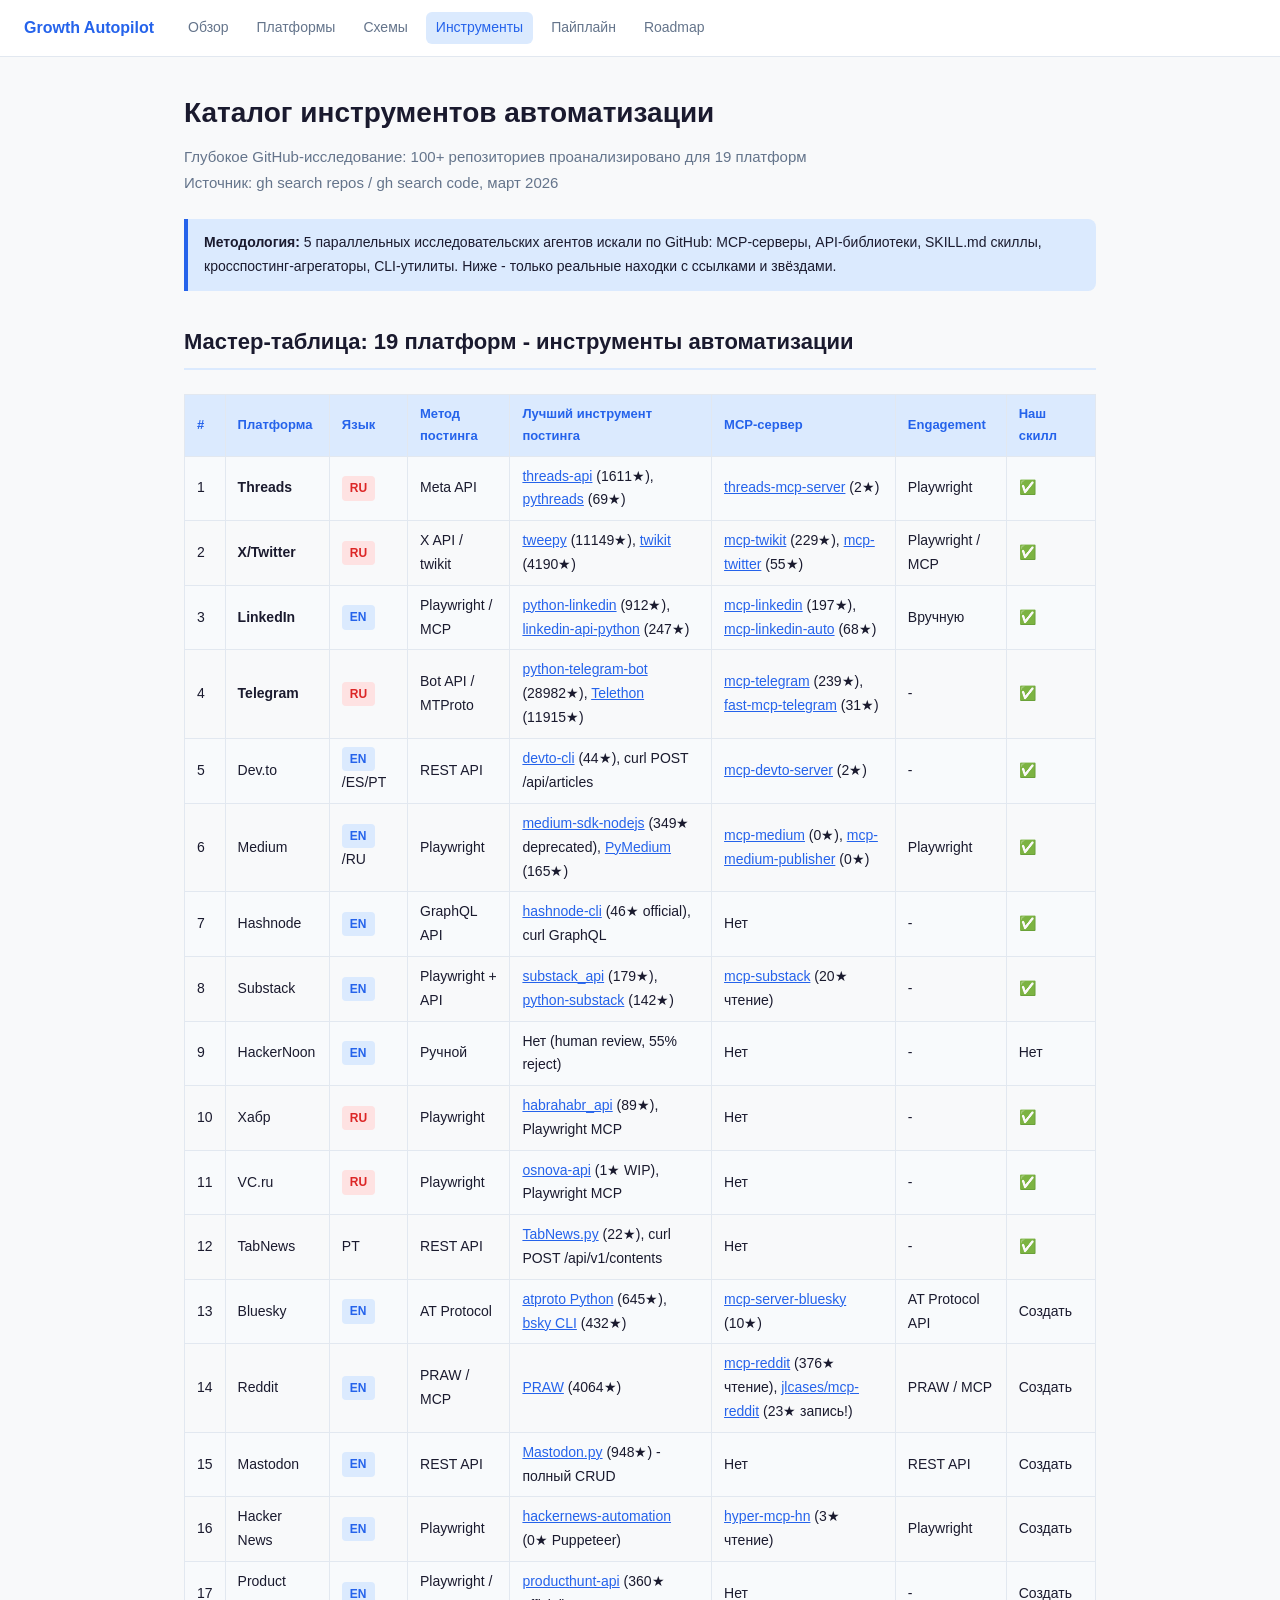
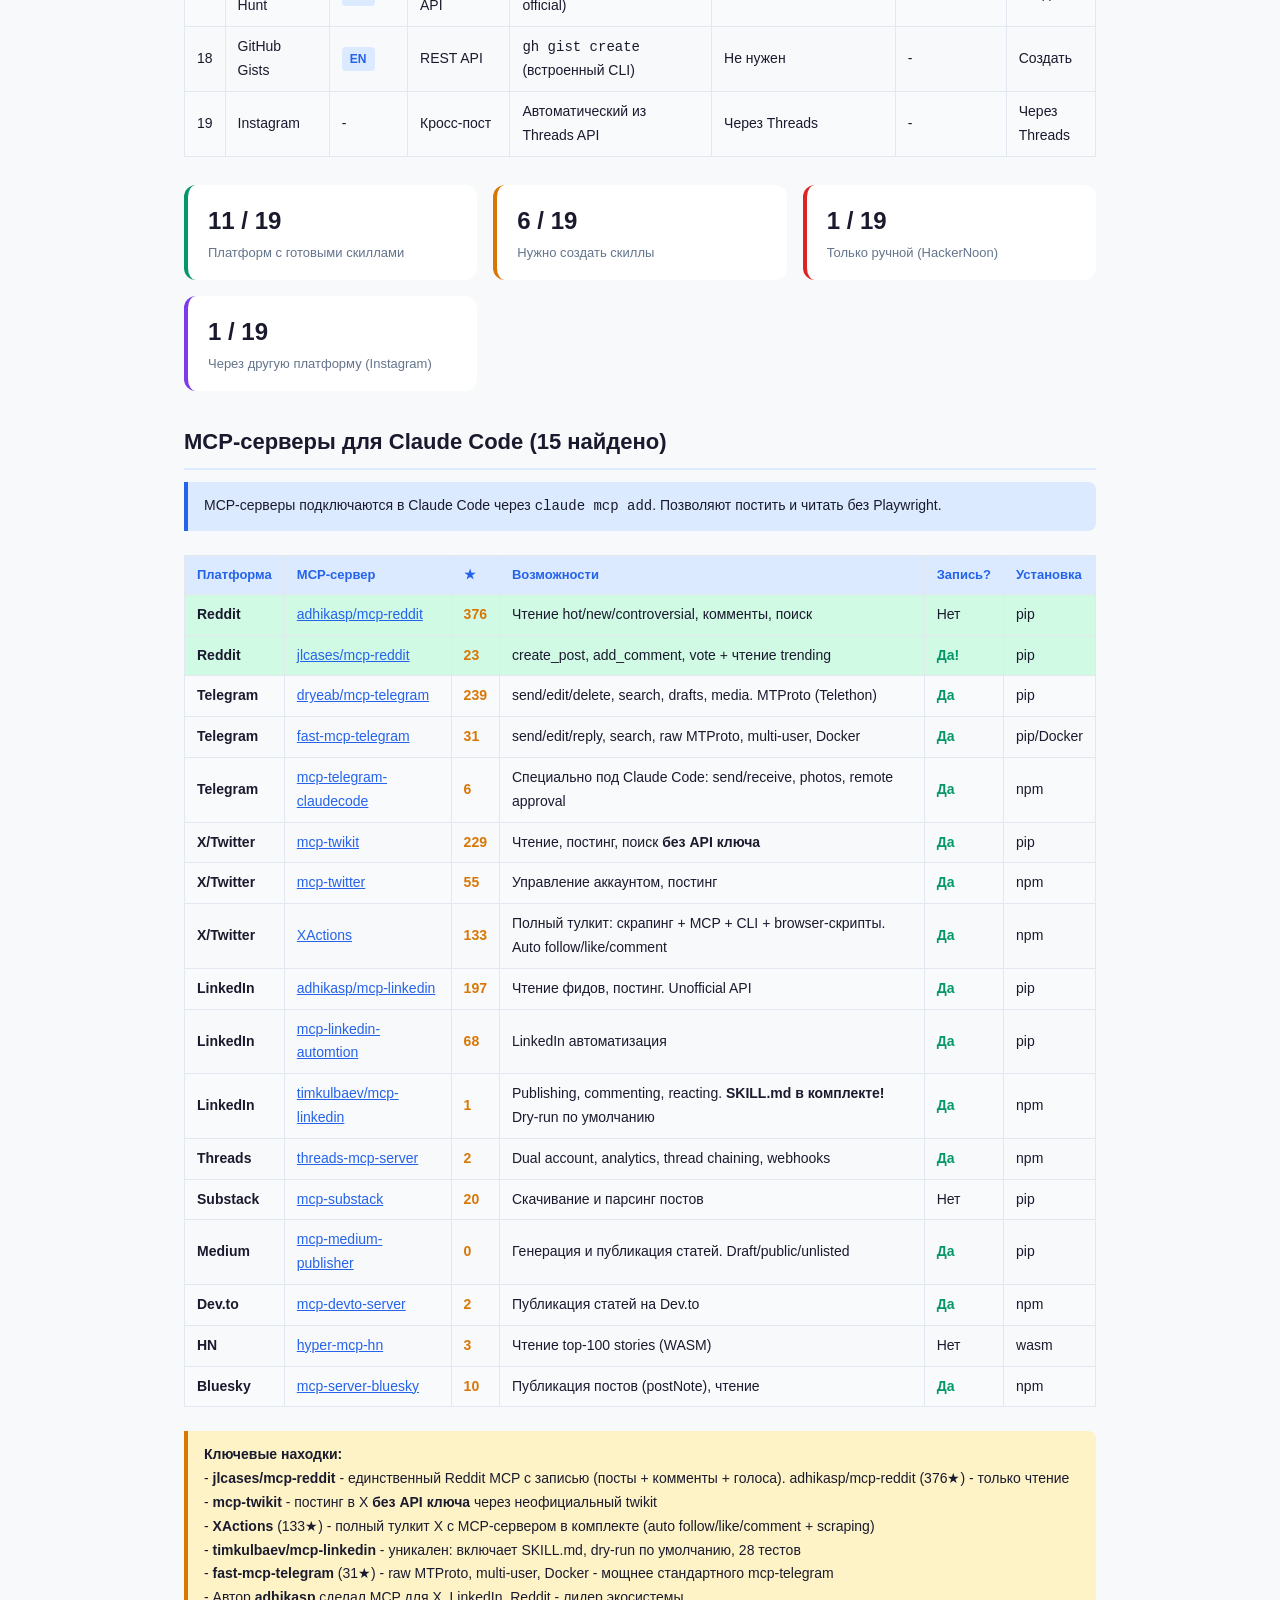
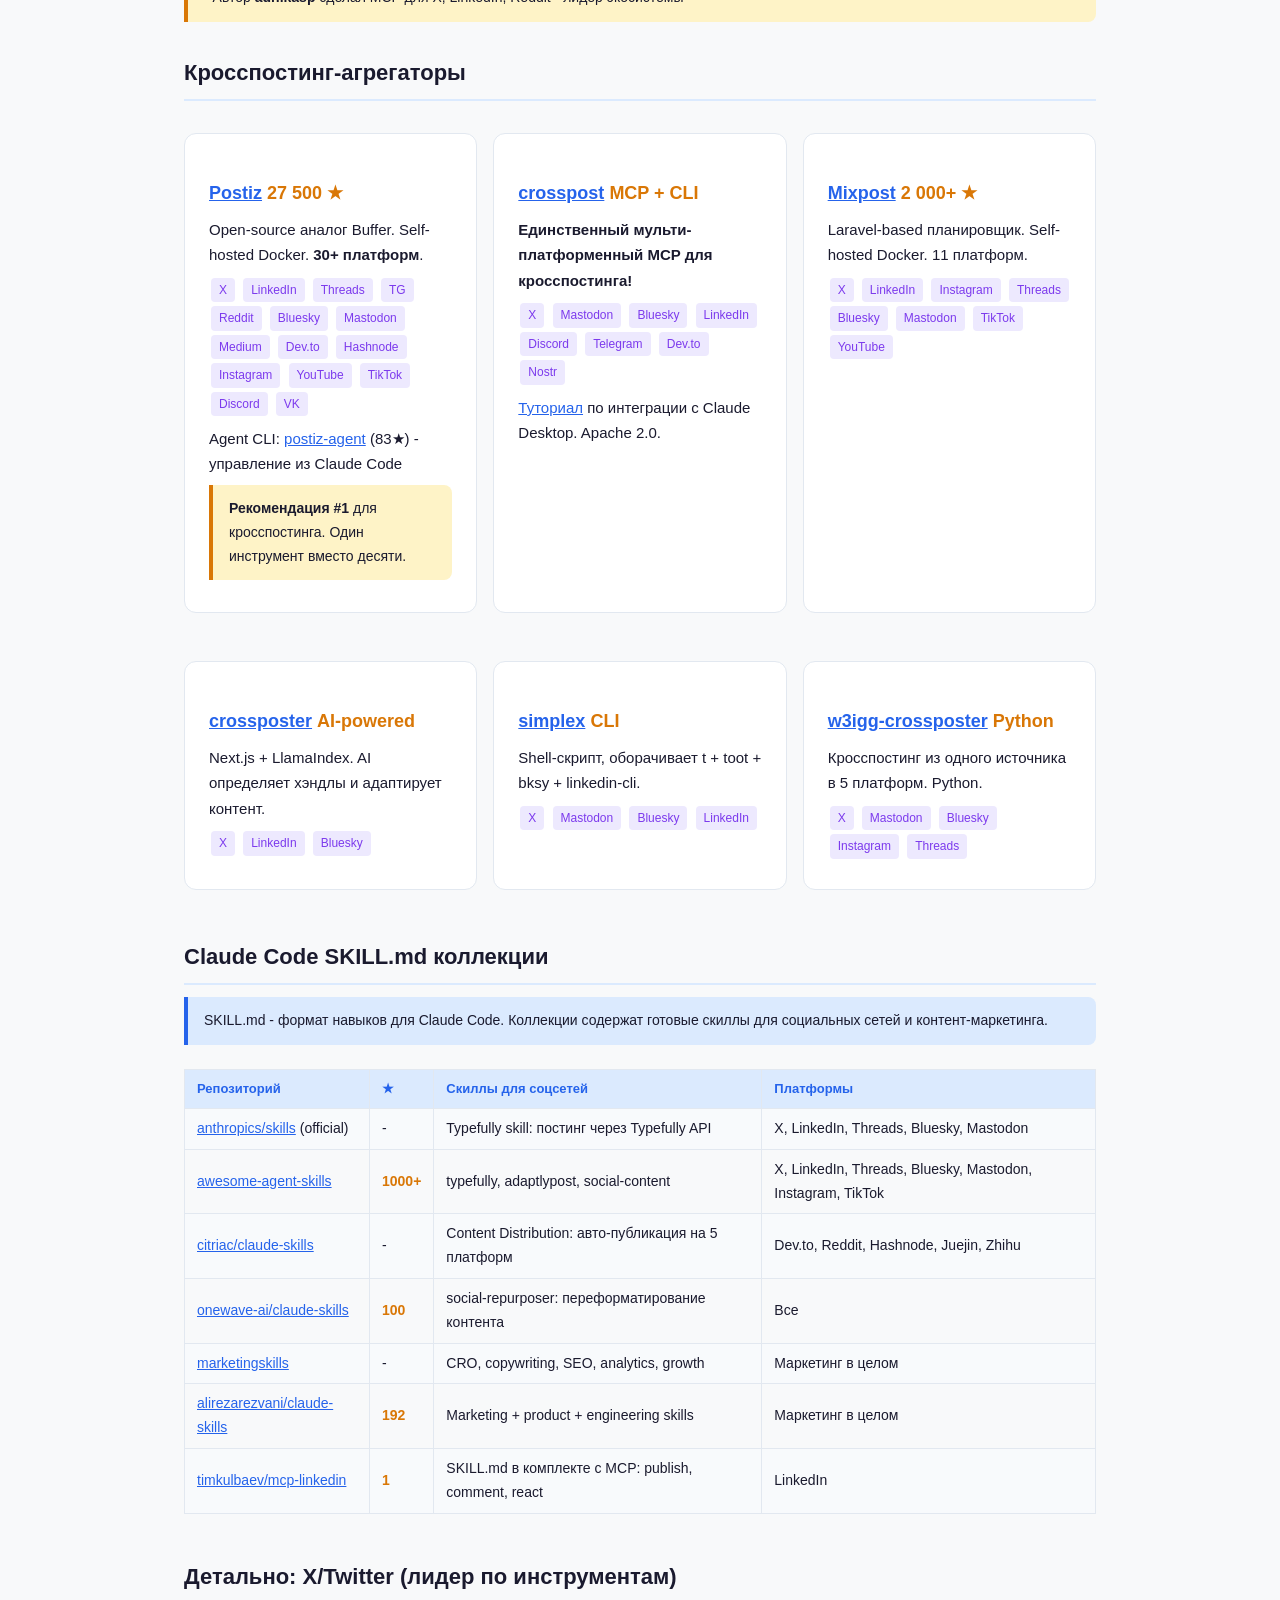
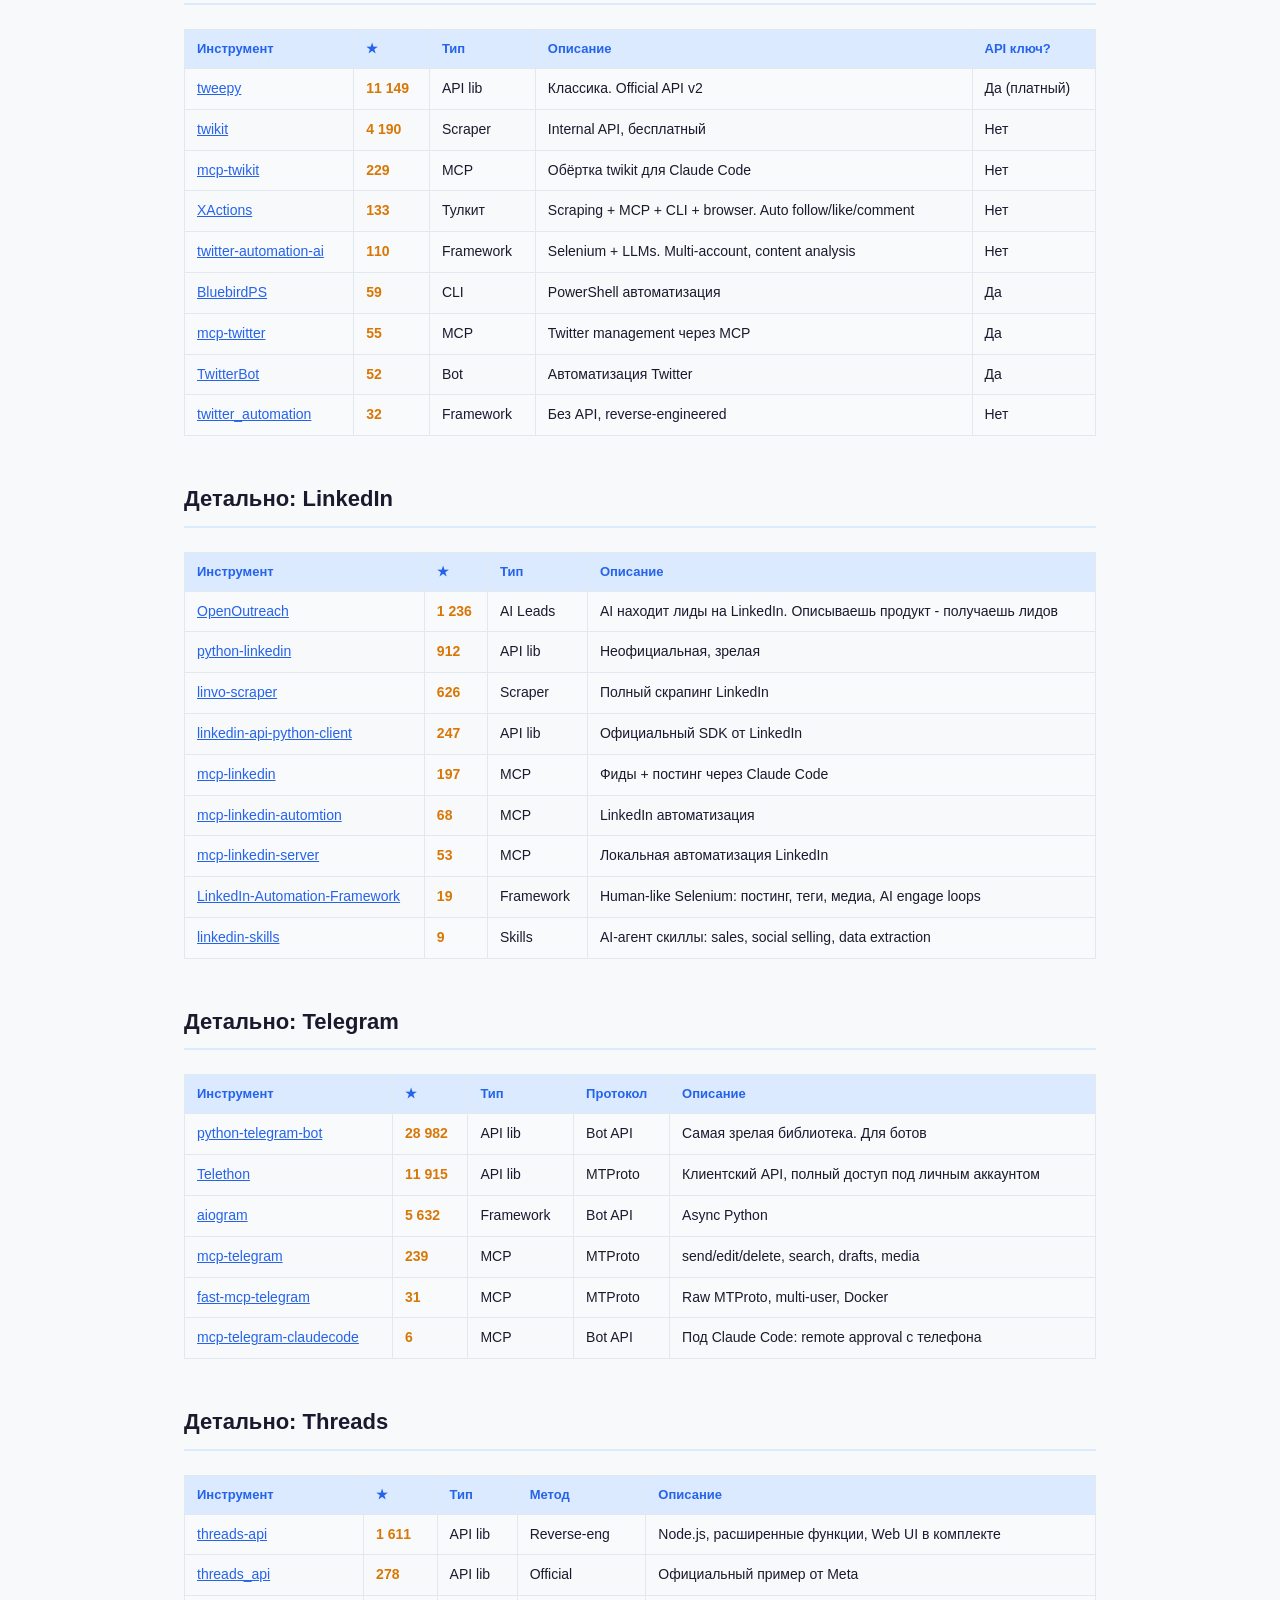
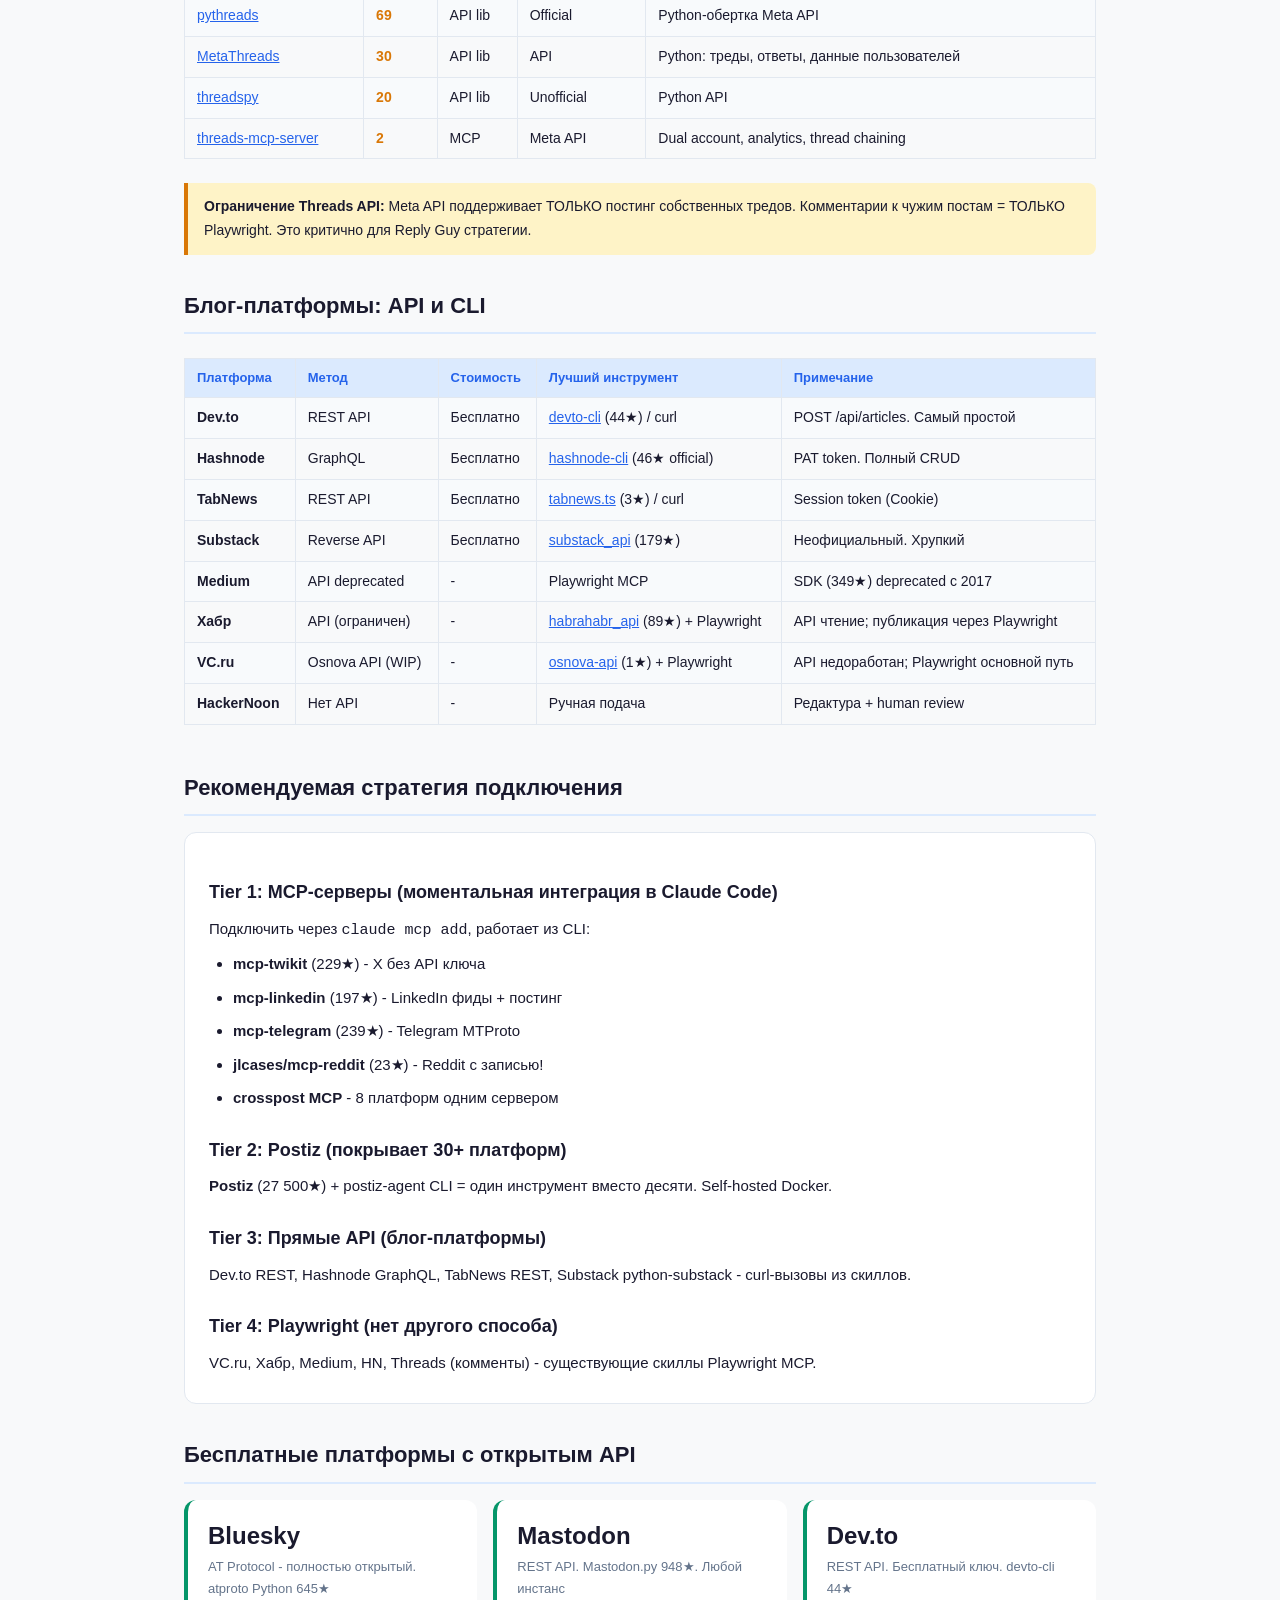
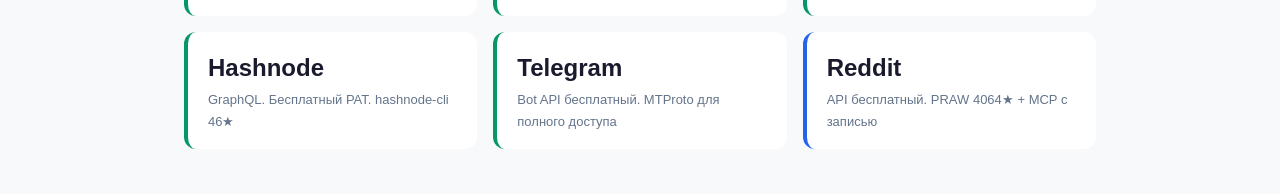
==== commit 89377f6c: "fix: обновить Bluesky MCP (10★) и TabNews.py (22★) из последнего агента Co-Authored-By: Claude Opus " ====
--- a/tools.html
+++ b/tools.html
@@ -112,7 +112,7 @@
 <tr>
   <td>12</td><td>TabNews</td><td>PT</td>
   <td>REST API</td>
-  <td><a href="https://github.com/miguel-l-b/tabnews.ts">tabnews.ts</a> (3★), curl POST /api/v1/contents</td>
+  <td><a href="https://github.com/Gustavosta/TabNews.py">TabNews.py</a> (22★), curl POST /api/v1/contents</td>
   <td>Нет</td>
   <td>-</td>
   <td>✅</td>
@@ -120,8 +120,8 @@
 <tr>
   <td>13</td><td>Bluesky</td><td><span class="lang-en">EN</span></td>
   <td>AT Protocol</td>
-  <td><a href="https://github.com/bluesky-social/atproto">atproto TS</a> (9230★), <a href="https://github.com/MarshalX/atproto">atproto Python</a> (645★)</td>
-  <td><a href="https://github.com/amovfx/mcp-bluesky">mcp-bluesky</a> (0★)</td>
+  <td><a href="https://github.com/MarshalX/atproto">atproto Python</a> (645★), <a href="https://github.com/mattn/bsky">bsky CLI</a> (432★)</td>
+  <td><a href="https://github.com/morinokami/mcp-server-bluesky">mcp-server-bluesky</a> (10★)</td>
   <td>AT Protocol API</td>
   <td>Создать</td>
 </tr>
@@ -321,11 +321,11 @@
 </tr>
 <tr>
   <td><strong>Bluesky</strong></td>
-  <td><a href="https://github.com/amovfx/mcp-bluesky">mcp-bluesky</a></td>
-  <td><span class="stars">0</span></td>
-  <td>Bluesky MCP-сервер</td>
-  <td>?</td>
-  <td>pip</td>
+  <td><a href="https://github.com/morinokami/mcp-server-bluesky">mcp-server-bluesky</a></td>
+  <td><span class="stars">10</span></td>
+  <td>Публикация постов (postNote), чтение</td>
+  <td style="color:var(--green);font-weight:700">Да</td>
+  <td>npm</td>
 </tr>
 </table>
 </div>
